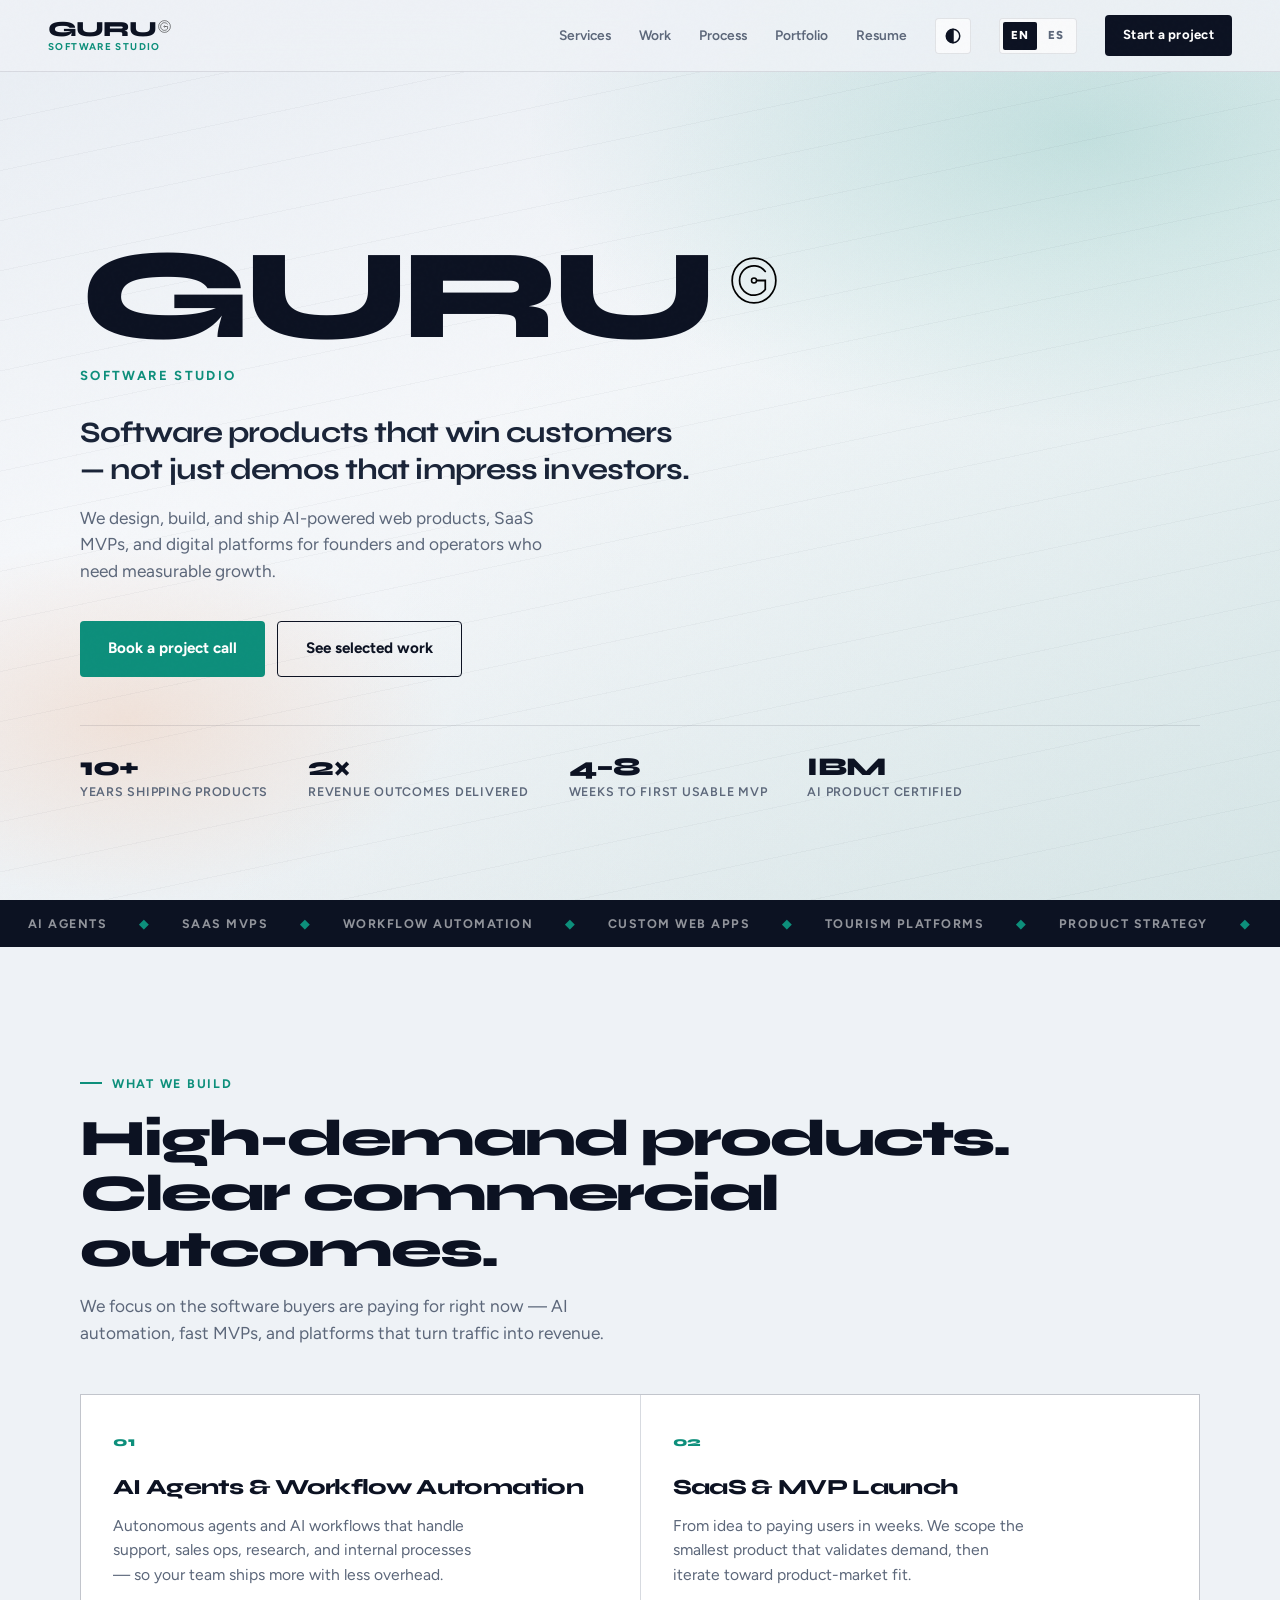
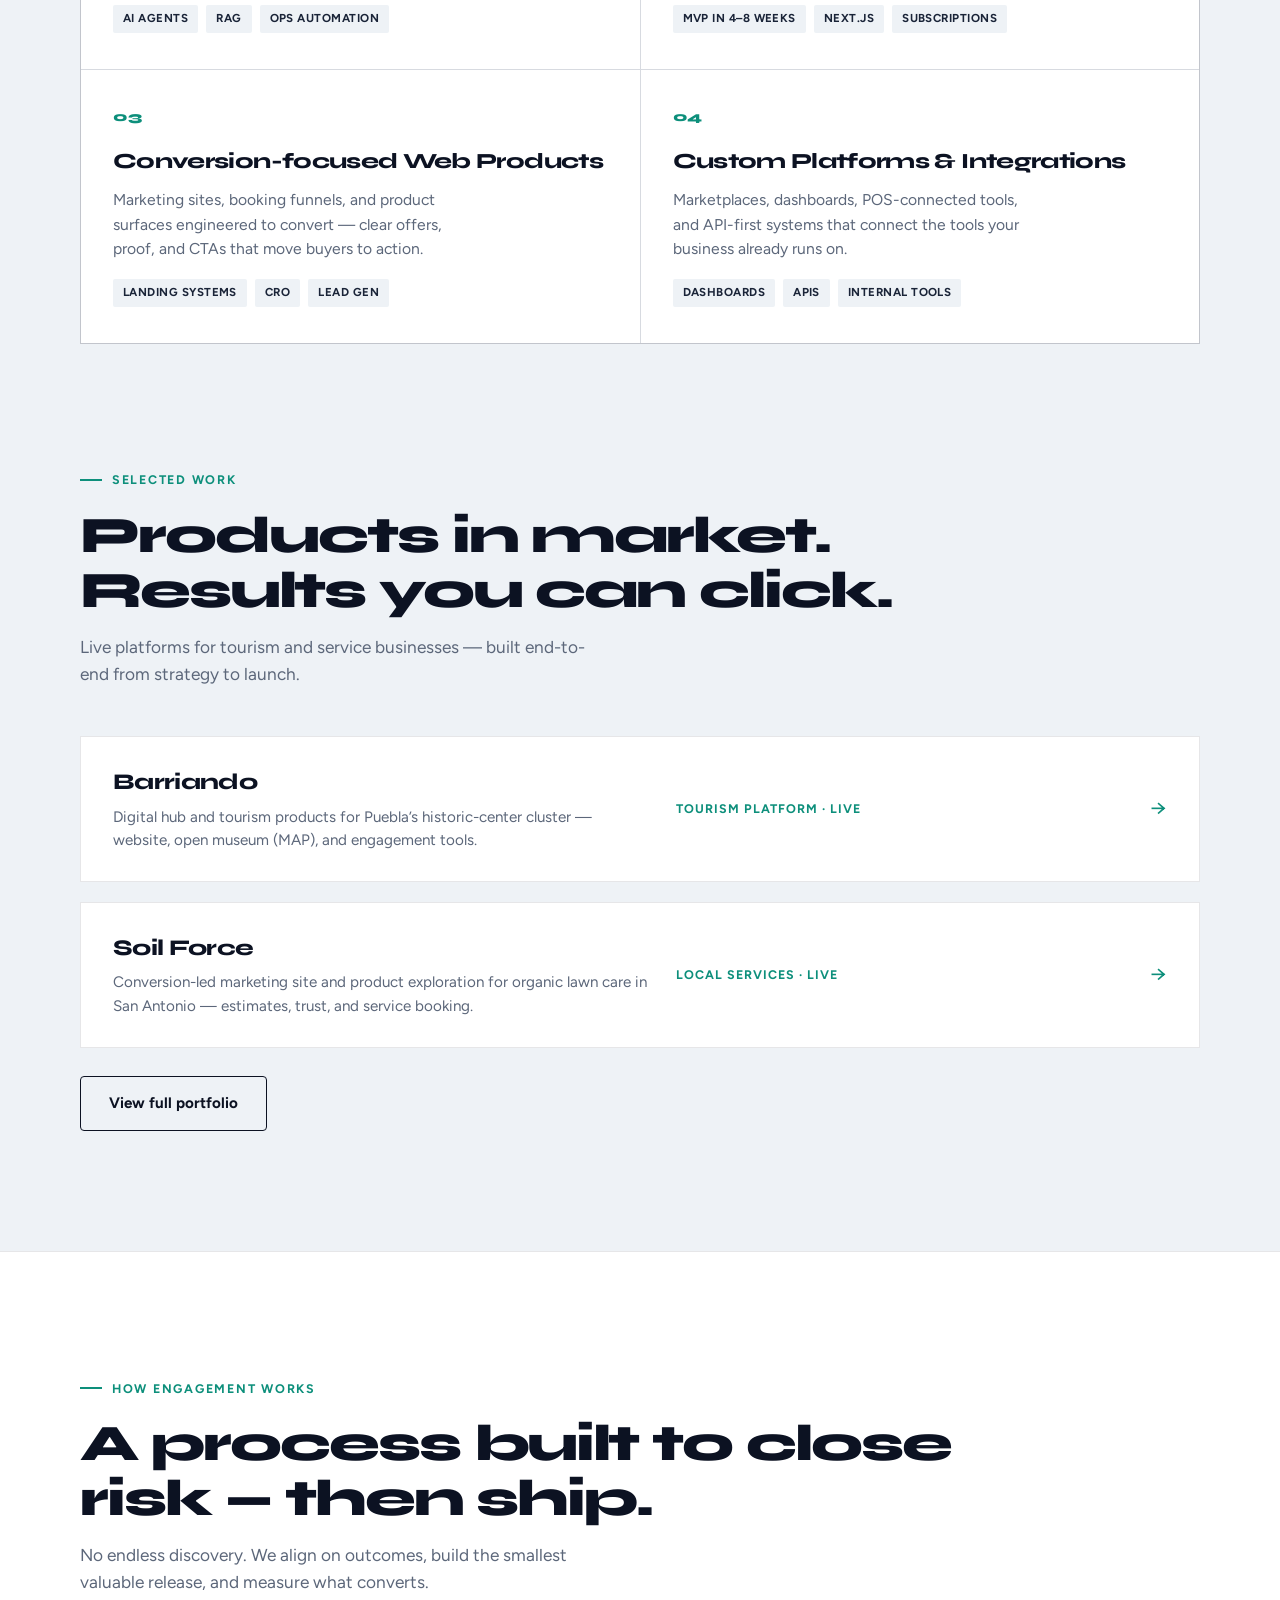
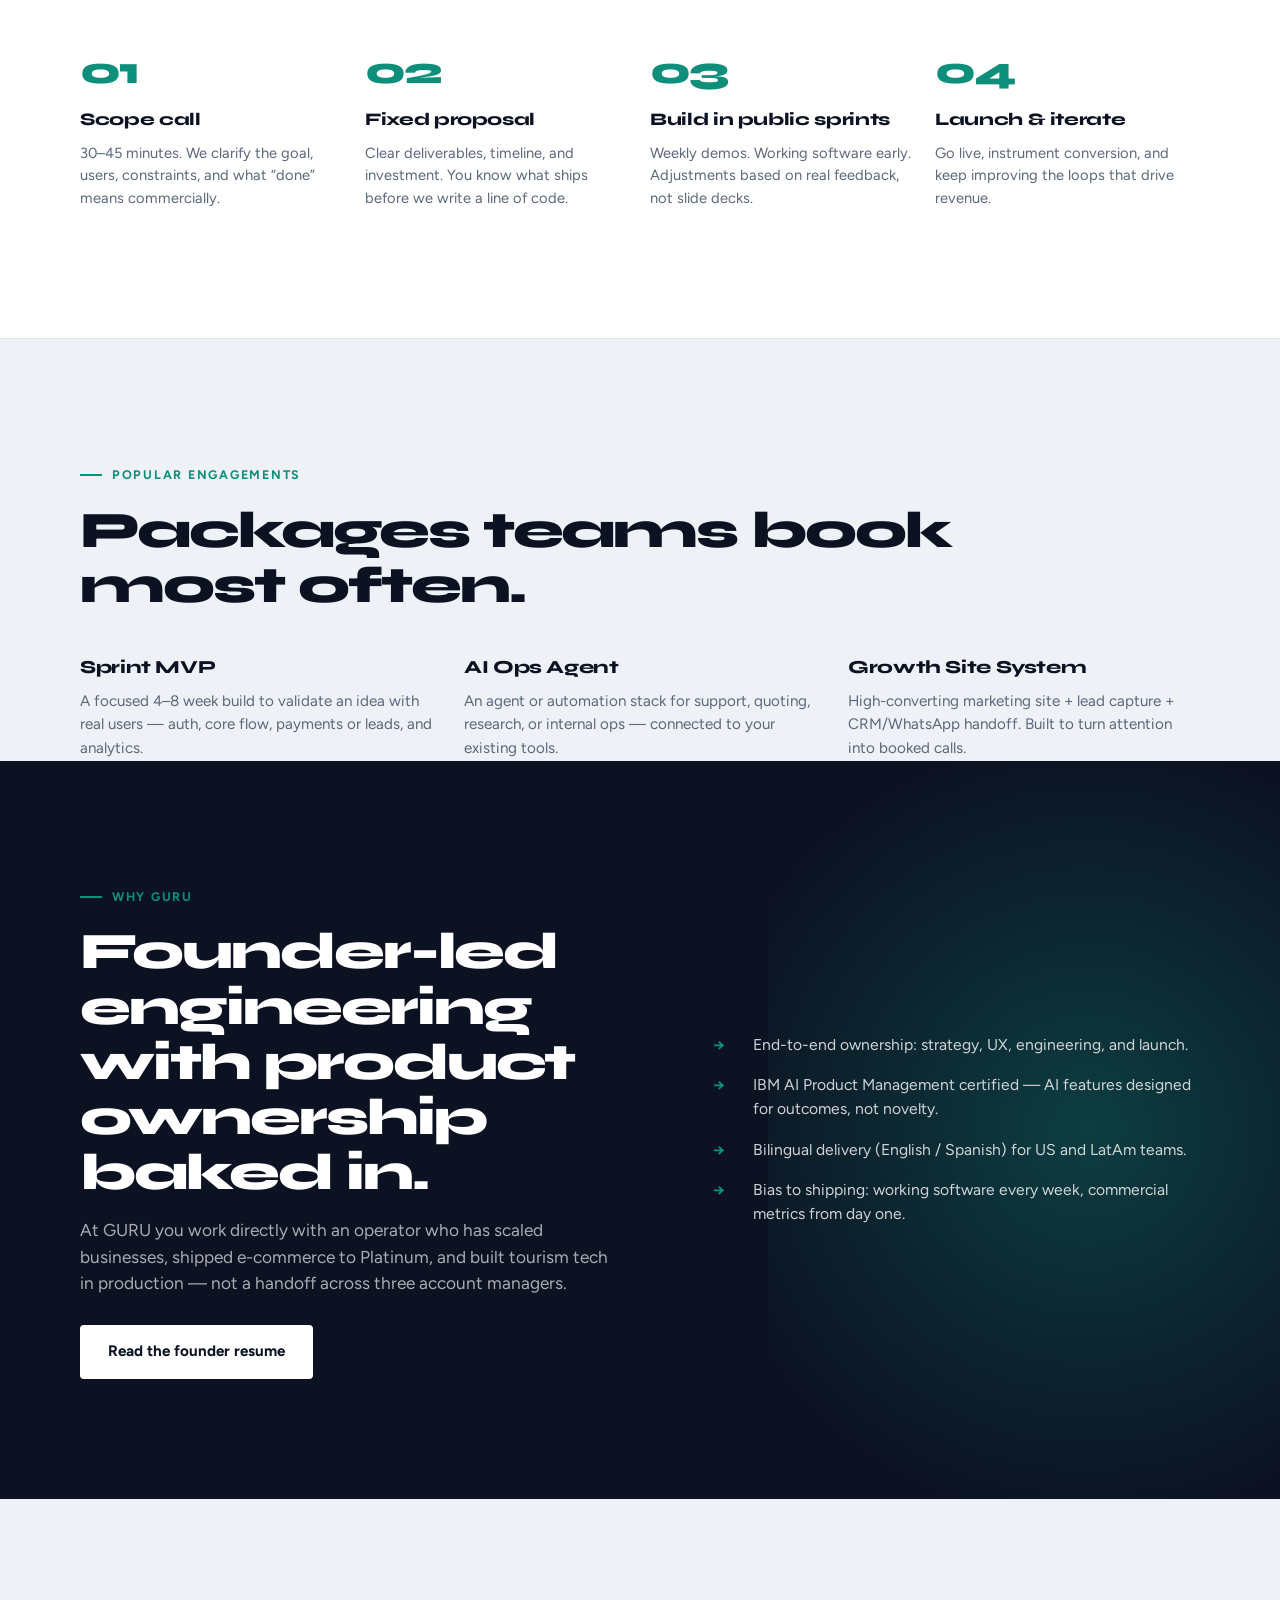
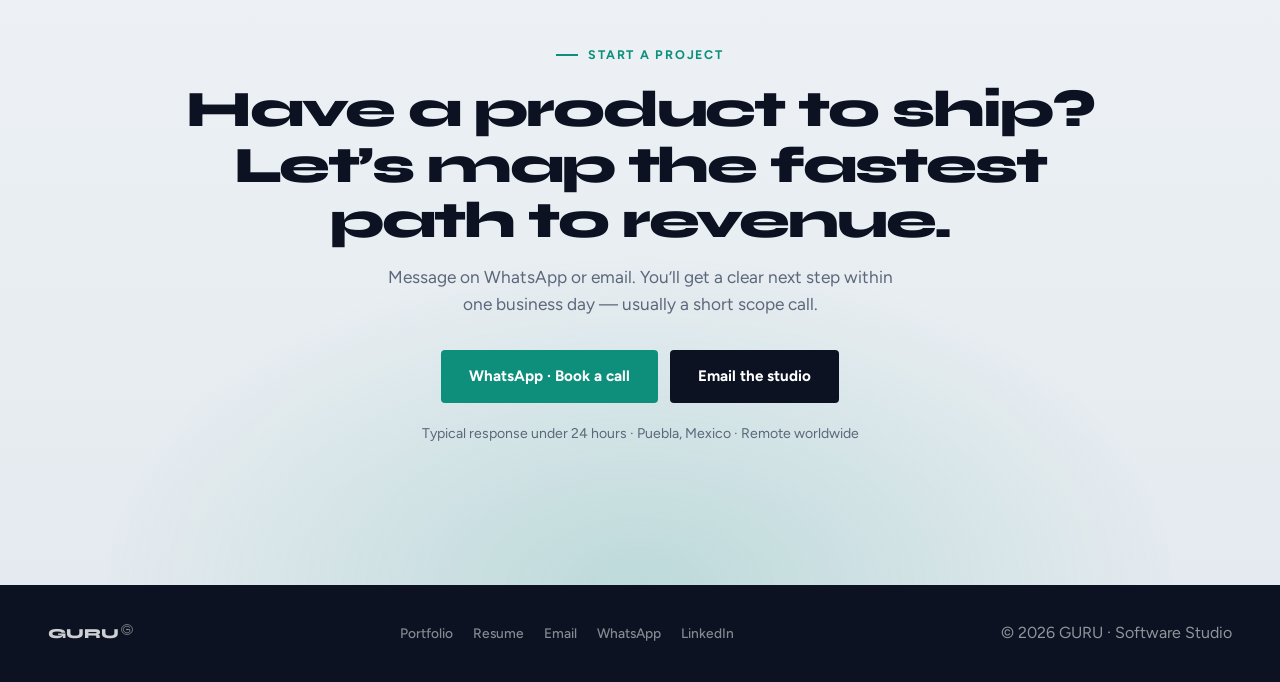
==== index.html @ ecb7790a "Add dark mode with system preference and user toggle Respect prefers-color-scheme by default, persis" ====
<!DOCTYPE html>
<html lang="en">
<head>
  <meta charset="UTF-8">
  <meta name="viewport" content="width=device-width, initial-scale=1.0">
  <title>GURU — Software Studio that ships and converts</title>
  <meta name="description" content="GURU builds AI products, MVPs, and custom software for founders and operators who need results fast. Book a project call today.">
  <meta property="og:title" content="GURU — Software Studio that ships and converts">
  <meta property="og:description" content="AI agents, SaaS MVPs, and custom digital products — designed to win customers and grow revenue.">
  <meta property="og:url" content="https://guilebaldo.com">
  <link rel="canonical" href="https://guilebaldo.com/">
  <link rel="alternate" hreflang="en" href="https://guilebaldo.com/">
  <link rel="alternate" hreflang="es-MX" href="https://guilebaldo.com/es/">
  <link rel="alternate" hreflang="x-default" href="https://guilebaldo.com/">
  <link rel="preconnect" href="https://fonts.googleapis.com">
  <link rel="preconnect" href="https://fonts.gstatic.com" crossorigin>
  <link href="https://fonts.googleapis.com/css2?family=Figtree:wght@400;500;600;700&family=Syne:wght@700;800&display=swap" rel="stylesheet">
    <link rel="icon" href="/favicon.ico" sizes="any">
  <link rel="icon" href="/favicon.svg" type="image/svg+xml">
  <link rel="apple-touch-icon" href="/assets/apple-touch-icon.png">
  <link rel="stylesheet" href="/site.css">
  <script>
    (function () {
      try {
        var key = "guru-theme";
        var stored = localStorage.getItem(key);
        var pref = stored === "light" || stored === "dark" || stored === "system" ? stored : "system";
        var dark = pref === "dark" || (pref !== "light" && window.matchMedia("(prefers-color-scheme: dark)").matches);
        document.documentElement.setAttribute("data-theme", dark ? "dark" : "light");
        document.documentElement.setAttribute("data-theme-pref", pref);
      } catch (e) {}
    })();
  </script>

</head>
<body>

  <header class="site-nav">
    <a class="nav-brand" href="/"><span class="brand-lockup"><span class="brand-name">GURU</span><img class="brand-mark" src="/assets/guru-mark.svg" alt="" width="18" height="18"></span><span class="brand-sub">Software Studio</span></a>
    <button class="nav-toggle" aria-label="Open menu" id="navToggle"><span></span></button>
    <nav class="nav-links" id="navLinks">
      <a href="#services">Services</a>
      <a href="#work">Work</a>
      <a href="#process">Process</a>
      <a href="/portafolio/">Portfolio</a>
      <a href="/resume/">Resume</a>
      <button class="theme-toggle" type="button" data-pref="system" aria-label="Theme: system (follows day/night). Click for light." title="Theme: system (follows day/night). Click for light.">
        <svg class="icon-system" viewBox="0 0 24 24" fill="none" stroke="currentColor" stroke-width="2" stroke-linecap="round" stroke-linejoin="round" aria-hidden="true"><circle cx="12" cy="12" r="9"/><path d="M12 3v18" /><path d="M12 3a9 9 0 0 0 0 18z" fill="currentColor" stroke="none"/></svg>
        <svg class="icon-light" viewBox="0 0 24 24" fill="none" stroke="currentColor" stroke-width="2" stroke-linecap="round" stroke-linejoin="round" aria-hidden="true"><circle cx="12" cy="12" r="4"/><path d="M12 2v2M12 20v2M4.9 4.9l1.4 1.4M17.7 17.7l1.4 1.4M2 12h2M20 12h2M4.9 19.1l1.4-1.4M17.7 6.3l1.4-1.4"/></svg>
        <svg class="icon-dark" viewBox="0 0 24 24" fill="none" stroke="currentColor" stroke-width="2" stroke-linecap="round" stroke-linejoin="round" aria-hidden="true"><path d="M21 14.5A8.5 8.5 0 1 1 9.5 3a7 7 0 0 0 11.5 11.5z"/></svg>
      </button>
      <div class="lang-switch" aria-label="Language">
        <a href="/" class="is-active" hreflang="en" lang="en">EN</a>
        <a href="/es/" hreflang="es" lang="es">ES</a>
      </div>
      <a class="nav-cta" href="#start">Start a project</a>
    </nav>
  </header>

  <main>
    <section class="hero">
      <div class="hero-visual" aria-hidden="true"></div>
      <div class="hero-inner">
        <h1 class="hero-brand"><span class="brand-lockup">GURU<img class="brand-mark" src="/assets/guru-mark.svg" alt="" width="48" height="48"></span></h1>
        <p class="hero-studio">Software Studio</p>
        <p class="hero-headline">Software products that win customers — not just demos that impress investors.</p>
        <p class="hero-sub">
          We design, build, and ship AI-powered web products, SaaS MVPs, and digital platforms for founders and operators who need measurable growth.
        </p>
        <div class="hero-actions">
          <a class="btn btn-primary" href="https://wa.me/522222554936?text=Hi%20GURU%20—%20I%20want%20to%20start%20a%20software%20project" target="_blank" rel="noopener">Book a project call</a>
          <a class="btn btn-ghost" href="/portafolio/">See selected work</a>
        </div>
        <div class="hero-proof">
          <div class="proof-item"><strong>10+</strong><span>Years shipping products</span></div>
          <div class="proof-item"><strong>2×</strong><span>Revenue outcomes delivered</span></div>
          <div class="proof-item"><strong>4–8</strong><span>Weeks to first usable MVP</span></div>
          <div class="proof-item"><strong>IBM</strong><span>AI Product certified</span></div>
        </div>
      </div>
    </section>

    <div class="marquee" aria-hidden="true">
      <div class="marquee-track">
        <span>AI Agents</span><span class="dot">◆</span>
        <span>SaaS MVPs</span><span class="dot">◆</span>
        <span>Workflow Automation</span><span class="dot">◆</span>
        <span>Custom Web Apps</span><span class="dot">◆</span>
        <span>Tourism Platforms</span><span class="dot">◆</span>
        <span>Product Strategy</span><span class="dot">◆</span>
        <span>Conversion-first UX</span><span class="dot">◆</span>
        <span>API Integrations</span><span class="dot">◆</span>
        <span>AI Agents</span><span class="dot">◆</span>
        <span>SaaS MVPs</span><span class="dot">◆</span>
        <span>Workflow Automation</span><span class="dot">◆</span>
        <span>Custom Web Apps</span><span class="dot">◆</span>
        <span>Tourism Platforms</span><span class="dot">◆</span>
        <span>Product Strategy</span><span class="dot">◆</span>
        <span>Conversion-first UX</span><span class="dot">◆</span>
        <span>API Integrations</span><span class="dot">◆</span>
      </div>
    </div>

    <section class="section" id="services">
      <div class="wrap">
        <div class="eyebrow reveal">What we build</div>
        <h2 class="section-title reveal">High-demand products. Clear commercial outcomes.</h2>
        <p class="section-lead reveal">We focus on the software buyers are paying for right now — AI automation, fast MVPs, and platforms that turn traffic into revenue.</p>

        <div class="services-grid reveal">
          <article class="service">
            <div class="service-num">01</div>
            <h3>AI Agents &amp; Workflow Automation</h3>
            <p>Autonomous agents and AI workflows that handle support, sales ops, research, and internal processes — so your team ships more with less overhead.</p>
            <div class="service-tags">
              <span>AI agents</span>
              <span>RAG</span>
              <span>Ops automation</span>
            </div>
          </article>
          <article class="service">
            <div class="service-num">02</div>
            <h3>SaaS &amp; MVP Launch</h3>
            <p>From idea to paying users in weeks. We scope the smallest product that validates demand, then iterate toward product-market fit.</p>
            <div class="service-tags">
              <span>MVP in 4–8 weeks</span>
              <span>Next.js</span>
              <span>Subscriptions</span>
            </div>
          </article>
          <article class="service">
            <div class="service-num">03</div>
            <h3>Conversion-focused Web Products</h3>
            <p>Marketing sites, booking funnels, and product surfaces engineered to convert — clear offers, proof, and CTAs that move buyers to action.</p>
            <div class="service-tags">
              <span>Landing systems</span>
              <span>CRO</span>
              <span>Lead gen</span>
            </div>
          </article>
          <article class="service">
            <div class="service-num">04</div>
            <h3>Custom Platforms &amp; Integrations</h3>
            <p>Marketplaces, dashboards, POS-connected tools, and API-first systems that connect the tools your business already runs on.</p>
            <div class="service-tags">
              <span>Dashboards</span>
              <span>APIs</span>
              <span>Internal tools</span>
            </div>
          </article>
        </div>
      </div>
    </section>

    <section class="section" id="work" style="padding-top:0">
      <div class="wrap">
        <div class="eyebrow reveal">Selected work</div>
        <h2 class="section-title reveal">Products in market. Results you can click.</h2>
        <p class="section-lead reveal">Live platforms for tourism and service businesses — built end-to-end from strategy to launch.</p>

        <div class="work-list">
          <a class="work-row reveal" href="/portafolio/#barriando">
            <div>
              <h3>Barriando</h3>
              <p>Digital hub and tourism products for Puebla’s historic-center cluster — website, open museum (MAP), and engagement tools.</p>
            </div>
            <div class="work-meta">Tourism platform · Live</div>
            <div class="work-arrow" aria-hidden="true">→</div>
          </a>
          <a class="work-row reveal" href="/portafolio/#soil-force">
            <div>
              <h3>Soil Force</h3>
              <p>Conversion-led marketing site and product exploration for organic lawn care in San Antonio — estimates, trust, and service booking.</p>
            </div>
            <div class="work-meta">Local services · Live</div>
            <div class="work-arrow" aria-hidden="true">→</div>
          </a>
        </div>

        <p style="margin-top:28px" class="reveal">
          <a class="btn btn-ghost" href="/portafolio/">View full portfolio</a>
        </p>
      </div>
    </section>

    <section class="section offer" id="process">
      <div class="wrap">
        <div class="eyebrow reveal">How engagement works</div>
        <h2 class="section-title reveal">A process built to close risk — then ship.</h2>
        <p class="section-lead reveal">No endless discovery. We align on outcomes, build the smallest valuable release, and measure what converts.</p>

        <div class="process-grid">
          <div class="process-step reveal">
            <div class="n">01</div>
            <h3>Scope call</h3>
            <p>30–45 minutes. We clarify the goal, users, constraints, and what “done” means commercially.</p>
          </div>
          <div class="process-step reveal">
            <div class="n">02</div>
            <h3>Fixed proposal</h3>
            <p>Clear deliverables, timeline, and investment. You know what ships before we write a line of code.</p>
          </div>
          <div class="process-step reveal">
            <div class="n">03</div>
            <h3>Build in public sprints</h3>
            <p>Weekly demos. Working software early. Adjustments based on real feedback, not slide decks.</p>
          </div>
          <div class="process-step reveal">
            <div class="n">04</div>
            <h3>Launch &amp; iterate</h3>
            <p>Go live, instrument conversion, and keep improving the loops that drive revenue.</p>
          </div>
        </div>
      </div>
    </section>

    <section class="section" style="padding-bottom:0">
      <div class="wrap">
        <div class="eyebrow reveal">Popular engagements</div>
        <h2 class="section-title reveal">Packages teams book most often.</h2>
        <div class="offer-grid">
          <div class="offer-item reveal">
            <h3>Sprint MVP</h3>
            <p>A focused 4–8 week build to validate an idea with real users — auth, core flow, payments or leads, and analytics.</p>
          </div>
          <div class="offer-item reveal">
            <h3>AI Ops Agent</h3>
            <p>An agent or automation stack for support, quoting, research, or internal ops — connected to your existing tools.</p>
          </div>
          <div class="offer-item reveal">
            <h3>Growth Site System</h3>
            <p>High-converting marketing site + lead capture + CRM/WhatsApp handoff. Built to turn attention into booked calls.</p>
          </div>
        </div>
      </div>
    </section>

    <section class="section cred">
      <div class="wrap cred-inner">
        <div class="reveal">
          <div class="eyebrow">Why GURU</div>
          <h2 class="section-title">Founder-led engineering with product ownership baked in.</h2>
          <p class="section-lead">At GURU you work directly with an operator who has scaled businesses, shipped e-commerce to Platinum, and built tourism tech in production — not a handoff across three account managers.</p>
          <p style="margin-top:28px">
            <a class="btn btn-light" href="/resume/">Read the founder resume</a>
          </p>
        </div>
        <ul class="cred-points reveal">
          <li>End-to-end ownership: strategy, UX, engineering, and launch.</li>
          <li>IBM AI Product Management certified — AI features designed for outcomes, not novelty.</li>
          <li>Bilingual delivery (English / Spanish) for US and LatAm teams.</li>
          <li>Bias to shipping: working software every week, commercial metrics from day one.</li>
        </ul>
      </div>
    </section>

    <section class="cta-band" id="start">
      <div class="wrap reveal">
        <div class="eyebrow" style="justify-content:center">Start a project</div>
        <h2 class="section-title">Have a product to ship? Let’s map the fastest path to revenue.</h2>
        <p class="section-lead">Message on WhatsApp or email. You’ll get a clear next step within one business day — usually a short scope call.</p>
        <div class="cta-actions">
          <a class="btn btn-primary" href="https://wa.me/522222554936?text=Hi%20GURU%20—%20I%20want%20to%20start%20a%20software%20project" target="_blank" rel="noopener">WhatsApp · Book a call</a>
          <a class="btn btn-dark" href="mailto:guilebaldoruiz@gmail.com?subject=Project%20inquiry%20—%20GURU">Email the studio</a>
        </div>
        <p class="cta-note">Typical response under 24 hours · Puebla, Mexico · Remote worldwide</p>
      </div>
    </section>
  </main>

  <footer class="site-footer">
    <a class="brand" href="/">GURU<img class="brand-mark" src="/assets/guru-mark.svg" alt="" width="16" height="16"></a>
    <nav>
      <a href="/portafolio/">Portfolio</a>
      <a href="/resume/">Resume</a>
      <a href="mailto:guilebaldoruiz@gmail.com">Email</a>
      <a href="https://wa.me/522222554936" target="_blank" rel="noopener">WhatsApp</a>
      <a href="https://www.linkedin.com/in/guilebaldoruiz/" target="_blank" rel="noopener">LinkedIn</a>
    </nav>
    <span>© <span id="y"></span> GURU · Software Studio</span>
  </footer>

  <script src="/site.js"></script>
</body>
</html>
---- site.css ----
:root {
  --ink: #0c1222;
  --deep: #0c1222;
  --slate: #1a2438;
  --muted: #5c677a;
  --line: rgba(12, 18, 34, 0.1);
  --surface: #eef2f6;
  --panel: #ffffff;
  --panel-hover: #f8fafb;
  --white: #ffffff;
  --accent: #0d8f7b;
  --accent-dark: #0a6f60;
  --signal: #e85d04;
  --glow: rgba(13, 143, 123, 0.18);
  --nav-bg: rgba(238, 242, 246, 0.88);
  --lang-bg: rgba(255, 255, 255, 0.7);
  --shadow: rgba(12, 18, 34, 0.06);
  --hero-base: linear-gradient(165deg, #e8edf3 0%, #f5f7fa 45%, #e6ecef 100%);
  --cta-base: linear-gradient(180deg, var(--surface), #e4eaef);
  --page-hero-base: linear-gradient(180deg, #e8edf3, var(--surface));
  --resume-hero-base: linear-gradient(165deg, #e8edf3 0%, #f5f7fa 50%, #e6ecef 100%);
  --noise-opacity: 0.35;
  --font-display: "Syne", sans-serif;
  --font-body: "Figtree", sans-serif;
  --radius: 4px;
  --max: 1120px;
  color-scheme: light;
}

html[data-theme="dark"] {
  --ink: #e8eef8;
  --deep: #070b12;
  --slate: #c5cede;
  --muted: #939cb0;
  --line: rgba(232, 238, 248, 0.12);
  --surface: #0a0f18;
  --panel: #121a28;
  --panel-hover: #182234;
  --accent: #2ec4ae;
  --accent-dark: #25a894;
  --glow: rgba(46, 196, 174, 0.22);
  --nav-bg: rgba(10, 15, 24, 0.9);
  --lang-bg: rgba(255, 255, 255, 0.06);
  --shadow: rgba(0, 0, 0, 0.35);
  --hero-base: linear-gradient(165deg, #0a101c 0%, #0f1624 45%, #0c1420 100%);
  --cta-base: linear-gradient(180deg, var(--surface), #0d1420);
  --page-hero-base: linear-gradient(180deg, #0c1420, var(--surface));
  --resume-hero-base: linear-gradient(165deg, #0a101c 0%, #0f1624 50%, #0c1420 100%);
  --noise-opacity: 0.22;
  color-scheme: dark;
}

*, *::before, *::after { margin: 0; padding: 0; box-sizing: border-box; }

html { scroll-behavior: smooth; }

body {
  font-family: var(--font-body);
  color: var(--ink);
  background: var(--surface);
  overflow-x: hidden;
  line-height: 1.55;
}

img { max-width: 100%; display: block; }
a { color: inherit; }
ul { list-style: none; }

/* Noise */
body::before {
  content: "";
  position: fixed;
  inset: 0;
  pointer-events: none;
  z-index: 9998;
  opacity: var(--noise-opacity);
  background-image: url("data:image/svg+xml,%3Csvg viewBox='0 0 256 256' xmlns='http://www.w3.org/2000/svg'%3E%3Cfilter id='n'%3E%3CfeTurbulence type='fractalNoise' baseFrequency='0.9' numOctaves='4' stitchTiles='stitch'/%3E%3C/filter%3E%3Crect width='100%25' height='100%25' filter='url(%23n)' opacity='0.04'/%3E%3C/svg%3E");
}

/* Nav */
.site-nav {
  position: fixed;
  top: 0; left: 0; right: 0;
  z-index: 1000;
  height: 72px;
  display: flex;
  align-items: center;
  justify-content: space-between;
  padding: 0 clamp(20px, 4vw, 48px);
  background: var(--nav-bg);
  backdrop-filter: blur(16px);
  border-bottom: 1px solid var(--line);
}

.nav-brand {
  display: inline-flex;
  flex-direction: column;
  align-items: flex-start;
  gap: 1px;
  text-decoration: none;
  color: var(--ink);
  line-height: 1;
}

.brand-lockup {
  display: inline-flex;
  align-items: flex-start;
  gap: 0.12em;
}

.nav-brand .brand-name,
.brand-name {
  font-family: var(--font-display);
  font-weight: 800;
  font-size: 1.35rem;
  letter-spacing: -0.04em;
}

.brand-mark {
  width: 0.78em;
  height: 0.78em;
  margin-top: 0.06em;
  flex-shrink: 0;
  display: inline-block;
  vertical-align: top;
  object-fit: contain;
}

.hero-brand .brand-lockup {
  align-items: flex-start;
}

.hero-brand .brand-mark {
  width: 0.38em;
  height: 0.38em;
  margin-top: 0.14em;
  margin-left: 0.04em;
}

.site-footer .brand {
  display: inline-flex;
  align-items: flex-start;
  gap: 0.14em;
  font-family: var(--font-display);
  font-weight: 800;
  color: rgba(255, 255, 255, 0.8);
  text-decoration: none;
}

.site-footer .brand .brand-mark {
  width: 0.85em;
  height: 0.85em;
  margin-top: 0.05em;
  filter: invert(1);
}

.nav-brand .brand-sub {
  font-family: var(--font-body);
  font-size: 0.62rem;
  font-weight: 700;
  letter-spacing: 0.14em;
  text-transform: uppercase;
  color: var(--accent);
}

.nav-links {
  display: flex;
  align-items: center;
  gap: 28px;
}

.nav-links a {
  text-decoration: none;
  font-size: 0.86rem;
  font-weight: 600;
  color: var(--muted);
  transition: color 0.2s;
}

.nav-links a:hover,
.nav-links a.is-active { color: var(--ink); }

.nav-cta {
  display: inline-flex;
  align-items: center;
  padding: 10px 18px;
  background: var(--deep);
  color: var(--white) !important;
  border-radius: var(--radius);
  font-size: 0.82rem !important;
  font-weight: 700 !important;
  letter-spacing: 0.02em;
  transition: background 0.2s, transform 0.2s;
}

html[data-theme="dark"] .nav-cta {
  background: var(--accent);
  color: var(--deep) !important;
}

html[data-theme="dark"] .nav-cta:hover {
  background: var(--accent-dark);
}

.nav-cta:hover {
  background: var(--accent);
  transform: translateY(-1px);
}

.lang-switch {
  display: inline-flex;
  align-items: center;
  gap: 2px;
  padding: 3px;
  border: 1px solid var(--line);
  border-radius: var(--radius);
  background: var(--lang-bg);
}

.theme-toggle {
  display: inline-flex;
  align-items: center;
  justify-content: center;
  width: 36px;
  height: 36px;
  padding: 0;
  border: 1px solid var(--line);
  border-radius: var(--radius);
  background: var(--lang-bg);
  color: var(--ink);
  cursor: pointer;
  transition: background 0.2s, border-color 0.2s, color 0.2s, transform 0.2s;
}

.theme-toggle:hover {
  border-color: var(--accent);
  color: var(--accent);
  transform: translateY(-1px);
}

.theme-toggle:focus-visible {
  outline: 2px solid var(--accent);
  outline-offset: 2px;
}

.theme-toggle svg {
  width: 18px;
  height: 18px;
  display: none;
}

html[data-theme-pref="system"] .theme-toggle .icon-system,
html[data-theme-pref="light"] .theme-toggle .icon-light,
html[data-theme-pref="dark"] .theme-toggle .icon-dark,
html:not([data-theme-pref]) .theme-toggle .icon-system {
  display: block;
}

.lang-switch a {
  display: inline-flex;
  align-items: center;
  justify-content: center;
  min-width: 34px;
  height: 28px;
  padding: 0 8px;
  border-radius: 2px;
  font-size: 0.72rem !important;
  font-weight: 800 !important;
  letter-spacing: 0.06em;
  text-decoration: none;
  color: var(--muted) !important;
}

.lang-switch a.is-active {
  background: var(--deep);
  color: var(--white) !important;
}

html[data-theme="dark"] .lang-switch a.is-active {
  background: var(--accent);
  color: var(--deep) !important;
}

.lang-switch a:not(.is-active):hover {
  color: var(--ink) !important;
}

.nav-toggle {
  display: none;
  background: none;
  border: 0;
  cursor: pointer;
  width: 40px;
  height: 40px;
  position: relative;
}

.nav-toggle span,
.nav-toggle span::before,
.nav-toggle span::after {
  display: block;
  width: 20px;
  height: 2px;
  background: var(--ink);
  position: absolute;
  left: 10px;
  transition: 0.2s;
}

.nav-toggle span { top: 19px; }
.nav-toggle span::before { content: ""; top: -6px; }
.nav-toggle span::after { content: ""; top: 6px; }

/* Buttons */
.btn {
  display: inline-flex;
  align-items: center;
  justify-content: center;
  gap: 8px;
  padding: 15px 28px;
  border-radius: var(--radius);
  font-family: var(--font-body);
  font-size: 0.95rem;
  font-weight: 700;
  text-decoration: none;
  border: 0;
  cursor: pointer;
  transition: transform 0.2s, background 0.2s, color 0.2s, border-color 0.2s;
}

.btn:hover { transform: translateY(-2px); }

.btn-primary {
  background: var(--accent);
  color: var(--white);
}

.btn-primary:hover { background: var(--accent-dark); }

.btn-dark {
  background: var(--deep);
  color: var(--white);
}

.btn-dark:hover { background: var(--slate); }

html[data-theme="dark"] .btn-dark {
  background: var(--panel);
  color: var(--ink);
  border: 1.5px solid var(--line);
}

html[data-theme="dark"] .btn-dark:hover {
  background: var(--panel-hover);
}

.btn-ghost {
  background: transparent;
  color: var(--ink);
  border: 1.5px solid var(--ink);
}

.btn-ghost:hover {
  background: var(--deep);
  color: var(--white);
}

html[data-theme="dark"] .btn-ghost:hover {
  background: var(--ink);
  color: var(--deep);
}

.btn-light {
  background: var(--white);
  color: var(--deep);
}

.btn-light:hover { background: #e8edf3; }

/* Layout helpers */
.wrap {
  width: min(100% - 40px, var(--max));
  margin-inline: auto;
}

.section {
  padding: clamp(72px, 10vw, 120px) 0;
}

.eyebrow {
  display: inline-flex;
  align-items: center;
  gap: 10px;
  font-size: 0.78rem;
  font-weight: 700;
  letter-spacing: 0.14em;
  text-transform: uppercase;
  color: var(--accent);
  margin-bottom: 18px;
}

.eyebrow::before {
  content: "";
  width: 22px;
  height: 2px;
  background: var(--accent);
}

.section-title {
  font-family: var(--font-display);
  font-weight: 800;
  font-size: clamp(2rem, 4.2vw, 3.2rem);
  letter-spacing: -0.04em;
  line-height: 1.08;
  color: var(--ink);
  max-width: 18ch;
  margin-bottom: 16px;
}

.section-lead {
  font-size: 1.08rem;
  color: var(--muted);
  max-width: 48ch;
  font-weight: 400;
}

/* Hero */
.hero {
  min-height: 100vh;
  min-height: 100dvh;
  padding: 120px 0 72px;
  position: relative;
  display: flex;
  align-items: flex-end;
  overflow: hidden;
  background:
    radial-gradient(ellipse 80% 60% at 85% 15%, var(--glow), transparent 55%),
    radial-gradient(ellipse 50% 40% at 10% 80%, rgba(232, 93, 4, 0.12), transparent 50%),
    var(--hero-base);
}

.hero-visual {
  position: absolute;
  inset: 0;
  background:
    linear-gradient(120deg, transparent 40%, rgba(13, 143, 123, 0.08) 100%),
    repeating-linear-gradient(
      -12deg,
      transparent,
      transparent 48px,
      rgba(12, 18, 34, 0.03) 48px,
      rgba(12, 18, 34, 0.03) 49px
    );
  pointer-events: none;
}

.hero-inner {
  position: relative;
  z-index: 1;
  width: min(100% - 40px, var(--max));
  margin-inline: auto;
  padding-bottom: 24px;
}

.hero-brand {
  font-family: var(--font-display);
  font-weight: 800;
  font-size: clamp(3.8rem, 11vw, 8rem);
  letter-spacing: -0.06em;
  line-height: 0.9;
  color: var(--ink);
  margin-bottom: 10px;
}

.hero-studio {
  display: inline-block;
  font-size: 0.82rem;
  font-weight: 700;
  letter-spacing: 0.18em;
  text-transform: uppercase;
  color: var(--accent);
  margin-bottom: 28px;
}

.hero-brand em {
  font-style: normal;
  color: var(--accent);
}

.hero-headline {
  font-family: var(--font-display);
  font-weight: 700;
  font-size: clamp(1.35rem, 2.6vw, 1.85rem);
  letter-spacing: -0.03em;
  line-height: 1.25;
  max-width: 28ch;
  margin-bottom: 16px;
  color: var(--slate);
}

.hero-sub {
  font-size: 1.08rem;
  color: var(--muted);
  max-width: 42ch;
  margin-bottom: 36px;
}

.hero-actions {
  display: flex;
  flex-wrap: wrap;
  gap: 12px;
  margin-bottom: 48px;
}

.hero-proof {
  display: flex;
  flex-wrap: wrap;
  gap: 28px 40px;
  padding-top: 28px;
  border-top: 1px solid var(--line);
}

.proof-item strong {
  display: block;
  font-family: var(--font-display);
  font-size: 1.6rem;
  font-weight: 800;
  letter-spacing: -0.03em;
  color: var(--ink);
  line-height: 1;
}

.proof-item span {
  font-size: 0.78rem;
  font-weight: 600;
  letter-spacing: 0.06em;
  text-transform: uppercase;
  color: var(--muted);
}

/* Marquee */
.marquee {
  background: var(--deep);
  overflow: hidden;
  padding: 14px 0;
}

.marquee-track {
  display: flex;
  width: max-content;
  animation: marquee 28s linear infinite;
  gap: 0;
}

.marquee-track span {
  color: rgba(255, 255, 255, 0.55);
  font-size: 0.78rem;
  font-weight: 700;
  letter-spacing: 0.12em;
  text-transform: uppercase;
  padding: 0 28px;
  white-space: nowrap;
}

.marquee-track .dot { color: var(--accent); padding: 0 4px; }

@keyframes marquee {
  from { transform: translateX(0); }
  to { transform: translateX(-50%); }
}

/* Services */
.services-grid {
  display: grid;
  grid-template-columns: repeat(2, 1fr);
  gap: 1px;
  background: var(--line);
  border: 1px solid var(--line);
  margin-top: 48px;
}

.service {
  background: var(--panel);
  padding: 36px 32px;
  transition: background 0.25s;
}

.service:hover { background: var(--panel-hover); }

.service-num {
  font-family: var(--font-display);
  font-weight: 800;
  font-size: 0.85rem;
  color: var(--accent);
  margin-bottom: 18px;
  letter-spacing: 0.06em;
}

.service h3 {
  font-family: var(--font-display);
  font-size: 1.35rem;
  font-weight: 750;
  letter-spacing: -0.03em;
  margin-bottom: 10px;
}

.service p {
  color: var(--muted);
  font-size: 0.98rem;
  max-width: 36ch;
}

.service-tags {
  display: flex;
  flex-wrap: wrap;
  gap: 8px;
  margin-top: 18px;
}

.service-tags span {
  font-size: 0.72rem;
  font-weight: 700;
  letter-spacing: 0.04em;
  text-transform: uppercase;
  color: var(--slate);
  background: var(--surface);
  padding: 5px 10px;
  border-radius: 2px;
}

html[data-theme="dark"] .service-tags span {
  background: rgba(255, 255, 255, 0.05);
}

/* Work preview */
.work-list {
  display: grid;
  gap: 20px;
  margin-top: 48px;
}

.work-row {
  display: grid;
  grid-template-columns: 1.2fr 1fr auto;
  gap: 24px;
  align-items: center;
  padding: 28px 32px;
  background: var(--panel);
  border: 1px solid var(--line);
  text-decoration: none;
  transition: border-color 0.2s, transform 0.2s, box-shadow 0.2s;
}

.work-row:hover {
  border-color: var(--accent);
  transform: translateY(-2px);
  box-shadow: 0 16px 40px var(--shadow);
}

.work-row h3 {
  font-family: var(--font-display);
  font-size: 1.4rem;
  font-weight: 750;
  letter-spacing: -0.03em;
  margin-bottom: 6px;
}

.work-row p { color: var(--muted); font-size: 0.95rem; }

.work-meta {
  font-size: 0.78rem;
  font-weight: 700;
  letter-spacing: 0.08em;
  text-transform: uppercase;
  color: var(--accent);
}

.work-arrow {
  font-size: 1.4rem;
  color: var(--accent);
  transition: transform 0.2s;
}

.work-row:hover .work-arrow { transform: translateX(4px); }

/* Process */
.process-grid {
  display: grid;
  grid-template-columns: repeat(4, 1fr);
  gap: 20px;
  margin-top: 48px;
}

.process-step {
  padding: 8px 0;
}

.process-step .n {
  font-family: var(--font-display);
  font-weight: 800;
  font-size: 2.4rem;
  letter-spacing: -0.04em;
  color: var(--accent);
  line-height: 1;
  margin-bottom: 16px;
}

.process-step h3 {
  font-family: var(--font-display);
  font-size: 1.1rem;
  font-weight: 750;
  letter-spacing: -0.02em;
  margin-bottom: 8px;
}

.process-step p {
  color: var(--muted);
  font-size: 0.92rem;
}

/* Credibility */
.cred {
  background: var(--deep);
  color: var(--white);
  position: relative;
  overflow: hidden;
}

.cred::after {
  content: "";
  position: absolute;
  right: -10%;
  top: -20%;
  width: 50%;
  height: 140%;
  background: radial-gradient(circle, rgba(13, 143, 123, 0.35), transparent 65%);
  pointer-events: none;
}

.cred-inner {
  position: relative;
  z-index: 1;
  display: grid;
  grid-template-columns: 1.2fr 1fr;
  gap: 48px;
  align-items: center;
}

.cred .section-title { color: var(--white); max-width: 16ch; }

.cred .section-lead { color: rgba(255, 255, 255, 0.65); }

.cred-points {
  display: grid;
  gap: 16px;
}

.cred-points li {
  display: grid;
  grid-template-columns: 28px 1fr;
  gap: 12px;
  align-items: start;
  color: rgba(255, 255, 255, 0.8);
  font-size: 0.98rem;
}

.cred-points li::before {
  content: "→";
  color: var(--accent);
  font-weight: 700;
}

/* Offer strip */
.offer {
  background: var(--panel);
  border-top: 1px solid var(--line);
  border-bottom: 1px solid var(--line);
}

.offer-grid {
  display: grid;
  grid-template-columns: repeat(3, 1fr);
  gap: 32px;
  margin-top: 40px;
}

.offer-item h3 {
  font-family: var(--font-display);
  font-size: 1.15rem;
  font-weight: 750;
  letter-spacing: -0.02em;
  margin-bottom: 8px;
}

.offer-item p { color: var(--muted); font-size: 0.95rem; }

/* CTA band */
.cta-band {
  padding: clamp(80px, 12vw, 140px) 0;
  background:
    radial-gradient(ellipse 70% 80% at 50% 100%, var(--glow), transparent 60%),
    var(--cta-base);
  text-align: center;
}

.cta-band .section-title {
  max-width: 18ch;
  margin-inline: auto;
}

.cta-band .section-lead {
  margin-inline: auto;
  margin-bottom: 32px;
}

.cta-actions {
  display: flex;
  flex-wrap: wrap;
  justify-content: center;
  gap: 12px;
  margin-bottom: 20px;
}

.cta-note {
  font-size: 0.88rem;
  color: var(--muted);
}

/* Portfolio page */
.page-hero {
  padding: 140px 0 64px;
  background:
    radial-gradient(ellipse 60% 50% at 90% 0%, var(--glow), transparent 55%),
    var(--page-hero-base);
}

.page-hero .section-title { max-width: 16ch; }

.project-stack {
  display: grid;
  gap: 28px;
  margin-top: 8px;
}

.project {
  display: grid;
  grid-template-columns: 1.1fr 1fr;
  gap: 0;
  background: var(--panel);
  border: 1px solid var(--line);
  overflow: hidden;
  min-height: 380px;
}

.project-media {
  position: relative;
  min-height: 280px;
  background:
    linear-gradient(145deg, #0c1222 0%, #1a3a45 55%, #0d8f7b 140%);
  display: flex;
  align-items: flex-end;
  padding: 32px;
}

.project:nth-child(2) .project-media {
  background:
    linear-gradient(145deg, #1a2e14 0%, #3d5a2a 50%, #8fbc4a 130%);
}

.project-media .label {
  font-family: var(--font-display);
  font-weight: 800;
  font-size: clamp(2rem, 4vw, 3rem);
  letter-spacing: -0.04em;
  color: rgba(255, 255, 255, 0.92);
  line-height: 1;
}

.project-body {
  padding: 40px 36px;
  display: flex;
  flex-direction: column;
  justify-content: center;
}

.project-body .tag {
  font-size: 0.72rem;
  font-weight: 700;
  letter-spacing: 0.12em;
  text-transform: uppercase;
  color: var(--accent);
  margin-bottom: 14px;
}

.project-body h2 {
  font-family: var(--font-display);
  font-size: 1.7rem;
  font-weight: 750;
  letter-spacing: -0.03em;
  margin-bottom: 12px;
}

.project-body p {
  color: var(--muted);
  margin-bottom: 20px;
  font-size: 1rem;
}

.project-results {
  display: flex;
  flex-wrap: wrap;
  gap: 8px;
  margin-bottom: 24px;
}

.project-results span {
  font-size: 0.78rem;
  font-weight: 600;
  color: var(--slate);
  background: var(--surface);
  padding: 6px 12px;
}

.project-links {
  display: flex;
  flex-wrap: wrap;
  gap: 10px;
}

/* Footer */
.site-footer {
  background: var(--deep);
  color: rgba(255, 255, 255, 0.55);
  padding: 36px clamp(20px, 4vw, 48px);
  display: flex;
  flex-wrap: wrap;
  gap: 16px;
  align-items: center;
  justify-content: space-between;
}

.site-footer nav {
  display: flex;
  gap: 20px;
  flex-wrap: wrap;
}

.site-footer a {
  color: rgba(255, 255, 255, 0.5);
  text-decoration: none;
  font-size: 0.86rem;
  font-weight: 500;
}

.site-footer a:hover { color: var(--white); }

/* Motion */
.reveal {
  opacity: 0;
  transform: translateY(28px);
  transition: opacity 0.7s ease, transform 0.7s ease;
}

.reveal.visible {
  opacity: 1;
  transform: translateY(0);
}

@keyframes rise {
  from { opacity: 0; transform: translateY(24px); }
  to { opacity: 1; transform: translateY(0); }
}

.hero-brand,
.hero-studio,
.hero-headline,
.hero-sub,
.hero-actions,
.hero-proof {
  animation: rise 0.8s ease both;
}

.hero-studio { animation-delay: 0.08s; }
.hero-headline { animation-delay: 0.16s; }
.hero-sub { animation-delay: 0.26s; }
.hero-actions { animation-delay: 0.36s; }
.hero-proof { animation-delay: 0.46s; }

/* Responsive */
@media (max-width: 900px) {
  .nav-toggle { display: block; }

  .nav-links {
    position: fixed;
    inset: 72px 0 auto 0;
    background: var(--nav-bg);
    backdrop-filter: blur(16px);
    flex-direction: column;
    align-items: flex-start;
    padding: 24px;
    gap: 18px;
    border-bottom: 1px solid var(--line);
    transform: translateY(-120%);
    opacity: 0;
    pointer-events: none;
    transition: 0.25s ease;
  }

  .nav-links.open {
    transform: translateY(0);
    opacity: 1;
    pointer-events: auto;
  }

  .services-grid,
  .process-grid,
  .offer-grid,
  .cred-inner,
  .project {
    grid-template-columns: 1fr;
  }

  .work-row {
    grid-template-columns: 1fr;
    gap: 12px;
  }

  .work-arrow { display: none; }

  .hero-brand { font-size: clamp(3rem, 14vw, 4.5rem); }
}

@media (prefers-reduced-motion: reduce) {
  *, *::before, *::after {
    animation: none !important;
    transition: none !important;
  }
}

/* ── Resume page ─────────────────────────────── */
.resume-hero {
  padding: 120px 0 64px;
  background:
    radial-gradient(ellipse 70% 55% at 90% 10%, var(--glow), transparent 55%),
    radial-gradient(ellipse 40% 40% at 5% 85%, rgba(232, 93, 4, 0.1), transparent 50%),
    var(--resume-hero-base);
}

.resume-hero-grid {
  display: grid;
  grid-template-columns: 1.25fr 0.9fr;
  gap: 48px;
  align-items: center;
}

.resume-name {
  font-family: var(--font-display);
  font-weight: 800;
  font-size: clamp(2.6rem, 5.5vw, 4.2rem);
  letter-spacing: -0.05em;
  line-height: 0.98;
  color: var(--ink);
  margin-bottom: 18px;
}

.resume-name em {
  font-style: normal;
  color: var(--accent);
}

.resume-lead {
  font-size: 1.05rem;
  color: var(--muted);
  max-width: 44ch;
  margin-bottom: 28px;
}

.resume-side {
  display: flex;
  flex-direction: column;
  align-items: center;
  gap: 24px;
}

.profile-frame {
  position: relative;
  width: min(260px, 70vw);
  height: min(260px, 70vw);
}

.profile-frame::before {
  content: "";
  position: absolute;
  inset: -10px;
  border: 2px solid rgba(13, 143, 123, 0.35);
  border-radius: 50%;
}

.profile-img {
  width: 100%;
  height: 100%;
  border-radius: 50%;
  object-fit: cover;
  object-position: center top;
  border: 4px solid var(--panel);
  box-shadow: 0 18px 50px var(--shadow);
  background: #d8dee6;
}

.resume-stats {
  display: grid;
  grid-template-columns: 1fr 1fr;
  gap: 10px;
  width: 100%;
  max-width: 300px;
}

.resume-stats .stat {
  background: var(--panel);
  border: 1px solid var(--line);
  padding: 14px 12px;
  text-align: center;
}

.resume-stats .stat strong {
  display: block;
  font-family: var(--font-display);
  font-size: 1.5rem;
  font-weight: 800;
  letter-spacing: -0.03em;
  color: var(--ink);
  line-height: 1;
}

.resume-stats .stat strong span { color: var(--accent); }

.resume-stats .stat span {
  display: block;
  margin-top: 6px;
  font-size: 0.68rem;
  font-weight: 700;
  letter-spacing: 0.08em;
  text-transform: uppercase;
  color: var(--muted);
}

.skills-grid {
  display: grid;
  grid-template-columns: 1fr 1fr;
  gap: 10px;
  margin-top: 20px;
}

.skill-pill {
  background: var(--panel);
  border: 1px solid var(--line);
  padding: 10px 14px;
  font-size: 0.84rem;
  font-weight: 600;
  color: var(--slate);
}

.about-grid {
  display: grid;
  grid-template-columns: 1.2fr 1fr;
  gap: 56px;
  align-items: start;
}

.about-copy p {
  color: var(--muted);
  font-size: 1.05rem;
  margin-bottom: 16px;
}

.about-copy strong { color: var(--ink); font-weight: 700; }

.timeline {
  position: relative;
  padding-left: 28px;
  margin-top: 40px;
}

.timeline::before {
  content: "";
  position: absolute;
  left: 0;
  top: 8px;
  bottom: 0;
  width: 1px;
  background: var(--line);
}

.exp-item {
  position: relative;
  margin-bottom: 48px;
}

.exp-item::before {
  content: "";
  position: absolute;
  left: -32px;
  top: 8px;
  width: 9px;
  height: 9px;
  border-radius: 50%;
  background: var(--accent);
  box-shadow: 0 0 0 4px var(--surface), 0 0 0 5px var(--accent);
}

.exp-meta {
  display: flex;
  flex-wrap: wrap;
  align-items: baseline;
  justify-content: space-between;
  gap: 8px;
  margin-bottom: 6px;
}

.exp-role {
  font-family: var(--font-display);
  font-size: 1.25rem;
  font-weight: 750;
  letter-spacing: -0.02em;
  color: var(--ink);
}

.exp-period {
  font-size: 0.72rem;
  font-weight: 700;
  letter-spacing: 0.1em;
  text-transform: uppercase;
  color: var(--accent);
  background: rgba(13, 143, 123, 0.1);
  padding: 4px 10px;
}

.exp-company {
  font-size: 0.92rem;
  font-weight: 500;
  color: var(--muted);
  margin-bottom: 14px;
}

.exp-company a {
  color: var(--accent);
  text-decoration: none;
  font-weight: 700;
}

.exp-company a:hover { text-decoration: underline; }

.exp-bullets li {
  font-size: 0.95rem;
  color: var(--muted);
  padding: 8px 0 8px 18px;
  position: relative;
  border-bottom: 1px solid var(--line);
}

.exp-bullets li:last-child { border-bottom: none; }

.exp-bullets li::before {
  content: "→";
  position: absolute;
  left: 0;
  color: var(--accent);
  font-size: 0.8rem;
  top: 9px;
}

.exp-bullets a {
  color: var(--accent);
  font-weight: 700;
  text-decoration: none;
}

.exp-kpis {
  display: flex;
  flex-wrap: wrap;
  gap: 12px;
  margin-top: 18px;
}

.kpi {
  background: var(--panel);
  border: 1px solid var(--line);
  border-left: 3px solid var(--accent);
  padding: 12px 16px;
}

.kpi .k {
  font-family: var(--font-display);
  font-size: 1.45rem;
  font-weight: 800;
  color: var(--ink);
  line-height: 1;
}

.kpi .k span { color: var(--accent); }

.kpi .v {
  font-size: 0.68rem;
  font-weight: 700;
  letter-spacing: 0.08em;
  text-transform: uppercase;
  color: var(--muted);
  margin-top: 4px;
}

.cases-panel {
  background: var(--deep);
  color: var(--white);
}

.cases-panel .eyebrow { color: #5fd4c3; }
.cases-panel .eyebrow::before { background: #5fd4c3; }
.cases-panel .section-title { color: var(--white); }

.cases-grid {
  display: grid;
  grid-template-columns: 1fr 1fr;
  gap: 18px;
  margin-top: 40px;
}

.case-card {
  background: rgba(255, 255, 255, 0.04);
  border: 1px solid rgba(255, 255, 255, 0.1);
  padding: 28px 26px;
  transition: background 0.25s, transform 0.25s;
}

.case-card:first-child { grid-column: 1 / -1; }

.case-card:hover {
  background: rgba(255, 255, 255, 0.08);
  transform: translateY(-3px);
}

.case-tag {
  display: inline-block;
  font-size: 0.68rem;
  font-weight: 700;
  letter-spacing: 0.12em;
  text-transform: uppercase;
  color: #5fd4c3;
  border: 1px solid rgba(95, 212, 195, 0.35);
  padding: 4px 10px;
  margin-bottom: 14px;
}

.case-card h3 {
  font-family: var(--font-display);
  font-size: 1.3rem;
  font-weight: 750;
  letter-spacing: -0.02em;
  margin-bottom: 8px;
}

.case-sub {
  font-size: 0.82rem;
  color: rgba(255, 255, 255, 0.45);
  margin-bottom: 12px;
}

.case-card p {
  font-size: 0.94rem;
  color: rgba(255, 255, 255, 0.68);
  margin-bottom: 16px;
}

.case-results {
  display: flex;
  flex-wrap: wrap;
  gap: 8px;
}

.case-results span {
  font-size: 0.76rem;
  font-weight: 600;
  color: #5fd4c3;
  background: rgba(95, 212, 195, 0.1);
  padding: 5px 10px;
}

.edu-grid {
  display: grid;
  grid-template-columns: repeat(3, 1fr);
  gap: 16px;
  margin-top: 40px;
}

.edu-card {
  background: var(--panel);
  border: 1px solid var(--line);
  padding: 28px 24px;
  position: relative;
  overflow: hidden;
  transition: transform 0.25s;
}

.edu-card::before {
  content: "";
  position: absolute;
  top: 0; left: 0; right: 0;
  height: 3px;
  background: linear-gradient(90deg, var(--accent), #5fd4c3);
}

.edu-card:hover { transform: translateY(-3px); }

.edu-card .deg {
  font-family: var(--font-display);
  font-size: 1.05rem;
  font-weight: 750;
  letter-spacing: -0.02em;
  margin: 12px 0 8px;
  line-height: 1.3;
}

.edu-card .inst {
  font-size: 0.86rem;
  color: var(--muted);
  margin-bottom: 10px;
}

.edu-card .yr {
  font-size: 0.72rem;
  font-weight: 700;
  letter-spacing: 0.08em;
  text-transform: uppercase;
  color: var(--accent);
}

.edu-card a {
  color: var(--accent);
  text-decoration: none;
  font-weight: 700;
}

.edu-card a:hover { text-decoration: underline; }

.credly-badge {
  margin-top: 16px;
  display: flex;
  justify-content: center;
}

.contact-grid {
  display: grid;
  grid-template-columns: 1fr 1fr;
  gap: 48px;
  align-items: start;
}

.contact-blurb {
  font-family: var(--font-display);
  font-size: clamp(2rem, 4vw, 2.8rem);
  font-weight: 800;
  letter-spacing: -0.04em;
  line-height: 1.1;
  margin-bottom: 16px;
}

.contact-blurb em {
  font-style: normal;
  color: var(--accent);
}

.contact-links {
  display: flex;
  flex-direction: column;
  gap: 12px;
}

.contact-link {
  display: flex;
  align-items: center;
  gap: 14px;
  padding: 16px 18px;
  background: var(--panel);
  border: 1px solid var(--line);
  text-decoration: none;
  transition: border-color 0.2s, transform 0.2s;
}

.contact-link:hover {
  border-color: var(--accent);
  transform: translateX(4px);
}

.contact-link .lbl {
  display: block;
  font-size: 0.68rem;
  font-weight: 700;
  letter-spacing: 0.1em;
  text-transform: uppercase;
  color: var(--muted);
}

.contact-link .val {
  font-size: 0.95rem;
  font-weight: 600;
  color: var(--ink);
}

@media (max-width: 900px) {
  .resume-hero-grid,
  .about-grid,
  .cases-grid,
  .edu-grid,
  .contact-grid {
    grid-template-columns: 1fr;
  }

  .case-card:first-child { grid-column: 1; }
  .skills-grid { grid-template-columns: 1fr; }
}

/* Brand marks on dark theme surfaces */
html[data-theme="dark"] .nav-brand .brand-mark,
html[data-theme="dark"] .hero-brand .brand-mark {
  filter: invert(1);
}

html[data-theme="dark"] .project-results span {
  background: rgba(255, 255, 255, 0.05);
}
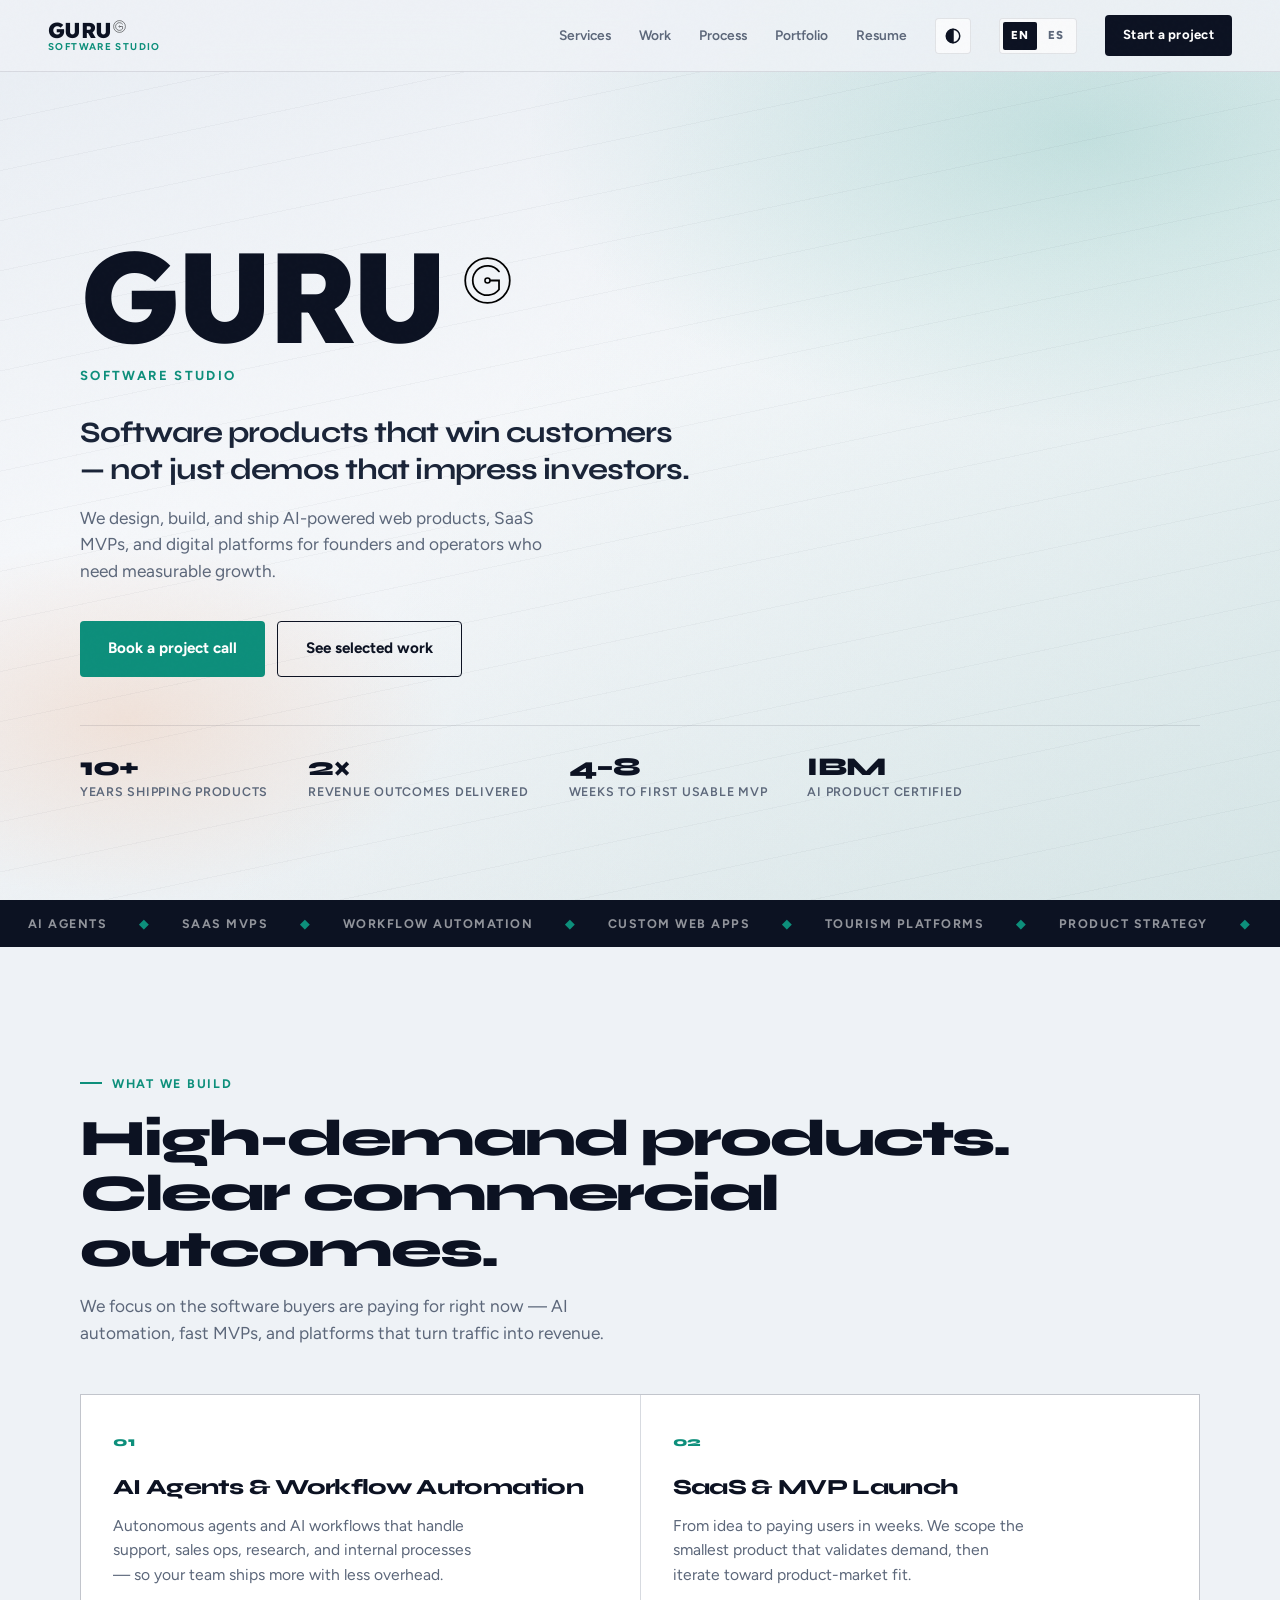
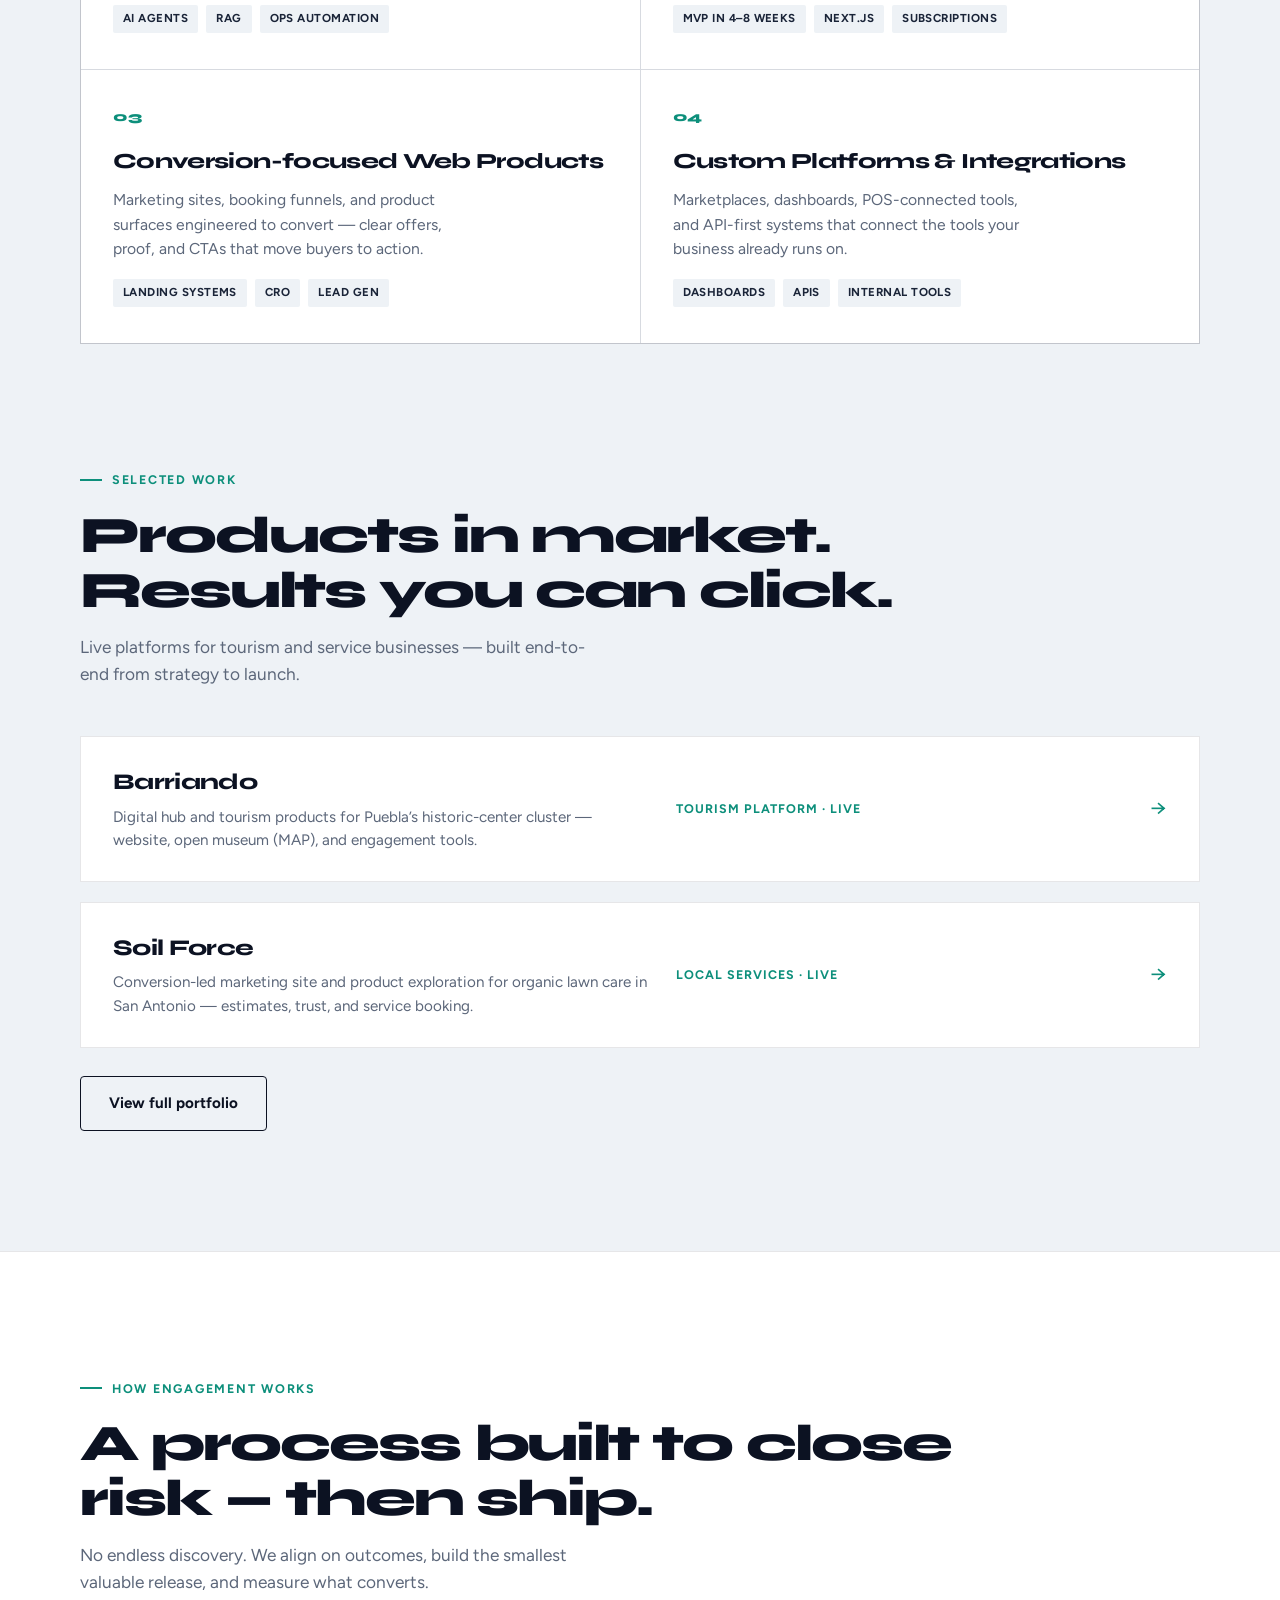
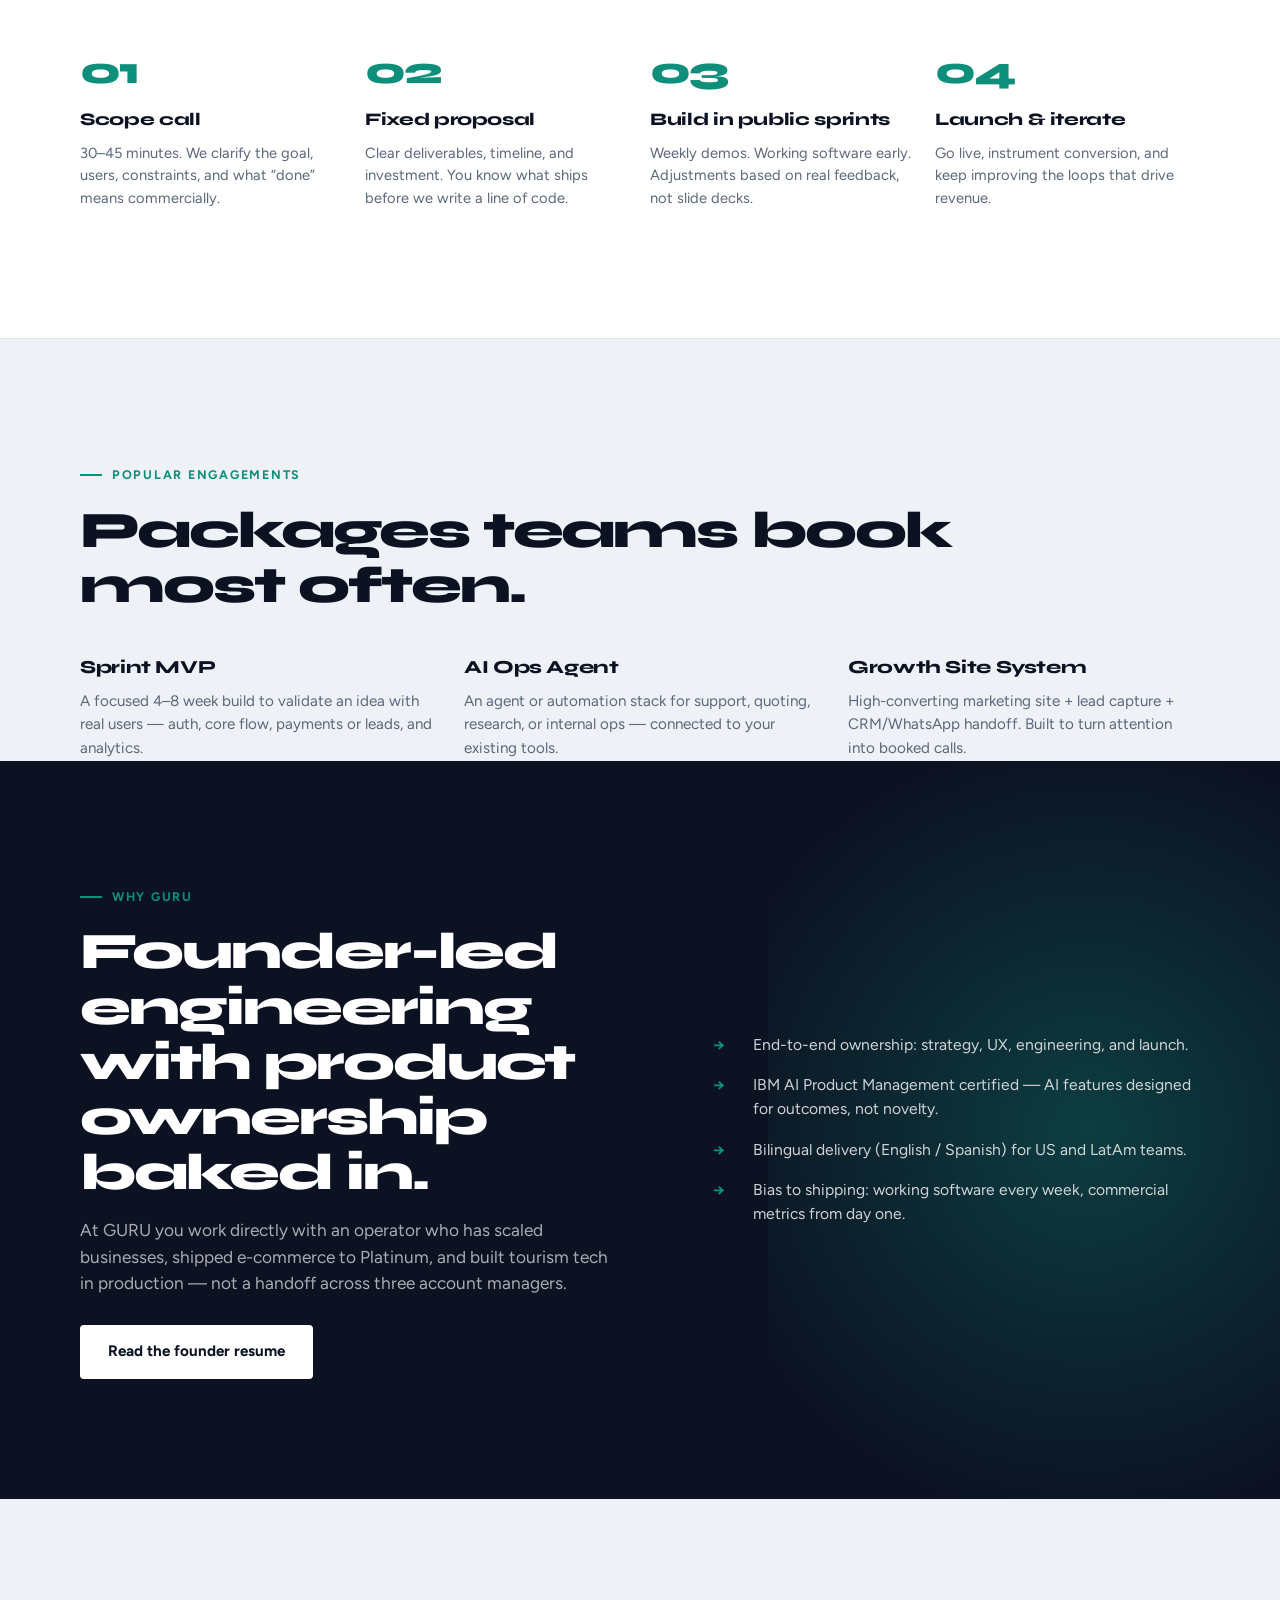
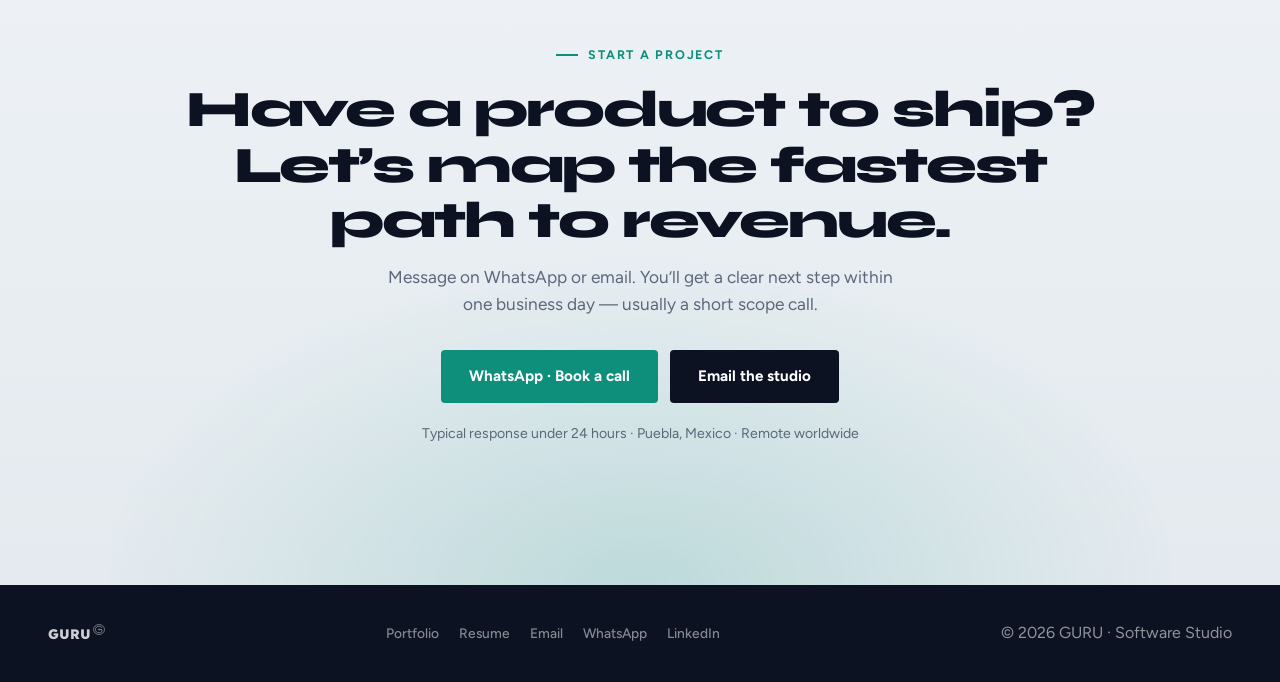
==== commit e1edff35: "Use Lexend for the GURU logo wordmark Load Lexend and apply it to nav, hero, and footer brand lockup" ====
--- a/index.html
+++ b/index.html
@@ -14,7 +14,7 @@
   <link rel="alternate" hreflang="x-default" href="https://guilebaldo.com/">
   <link rel="preconnect" href="https://fonts.googleapis.com">
   <link rel="preconnect" href="https://fonts.gstatic.com" crossorigin>
-  <link href="https://fonts.googleapis.com/css2?family=Figtree:wght@400;500;600;700&family=Syne:wght@700;800&display=swap" rel="stylesheet">
+  <link href="https://fonts.googleapis.com/css2?family=Figtree:wght@400;500;600;700&family=Lexend:wght@700;800&family=Syne:wght@700;800&display=swap" rel="stylesheet">
     <link rel="icon" href="/favicon.ico" sizes="any">
   <link rel="icon" href="/favicon.svg" type="image/svg+xml">
   <link rel="apple-touch-icon" href="/assets/apple-touch-icon.png">
--- a/site.css
+++ b/site.css
@@ -21,6 +21,7 @@
   --resume-hero-base: linear-gradient(165deg, #e8edf3 0%, #f5f7fa 50%, #e6ecef 100%);
   --noise-opacity: 0.35;
   --font-display: "Syne", sans-serif;
+  --font-brand: "Lexend", sans-serif;
   --font-body: "Figtree", sans-serif;
   --radius: 4px;
   --max: 1120px;
@@ -110,10 +111,10 @@
 
 .nav-brand .brand-name,
 .brand-name {
-  font-family: var(--font-display);
+  font-family: var(--font-brand);
   font-weight: 800;
   font-size: 1.35rem;
-  letter-spacing: -0.04em;
+  letter-spacing: -0.03em;
 }
 
 .brand-mark {
@@ -141,7 +142,7 @@
   display: inline-flex;
   align-items: flex-start;
   gap: 0.14em;
-  font-family: var(--font-display);
+  font-family: var(--font-brand);
   font-weight: 800;
   color: rgba(255, 255, 255, 0.8);
   text-decoration: none;
@@ -463,10 +464,10 @@
 }
 
 .hero-brand {
-  font-family: var(--font-display);
+  font-family: var(--font-brand);
   font-weight: 800;
   font-size: clamp(3.8rem, 11vw, 8rem);
-  letter-spacing: -0.06em;
+  letter-spacing: -0.05em;
   line-height: 0.9;
   color: var(--ink);
   margin-bottom: 10px;
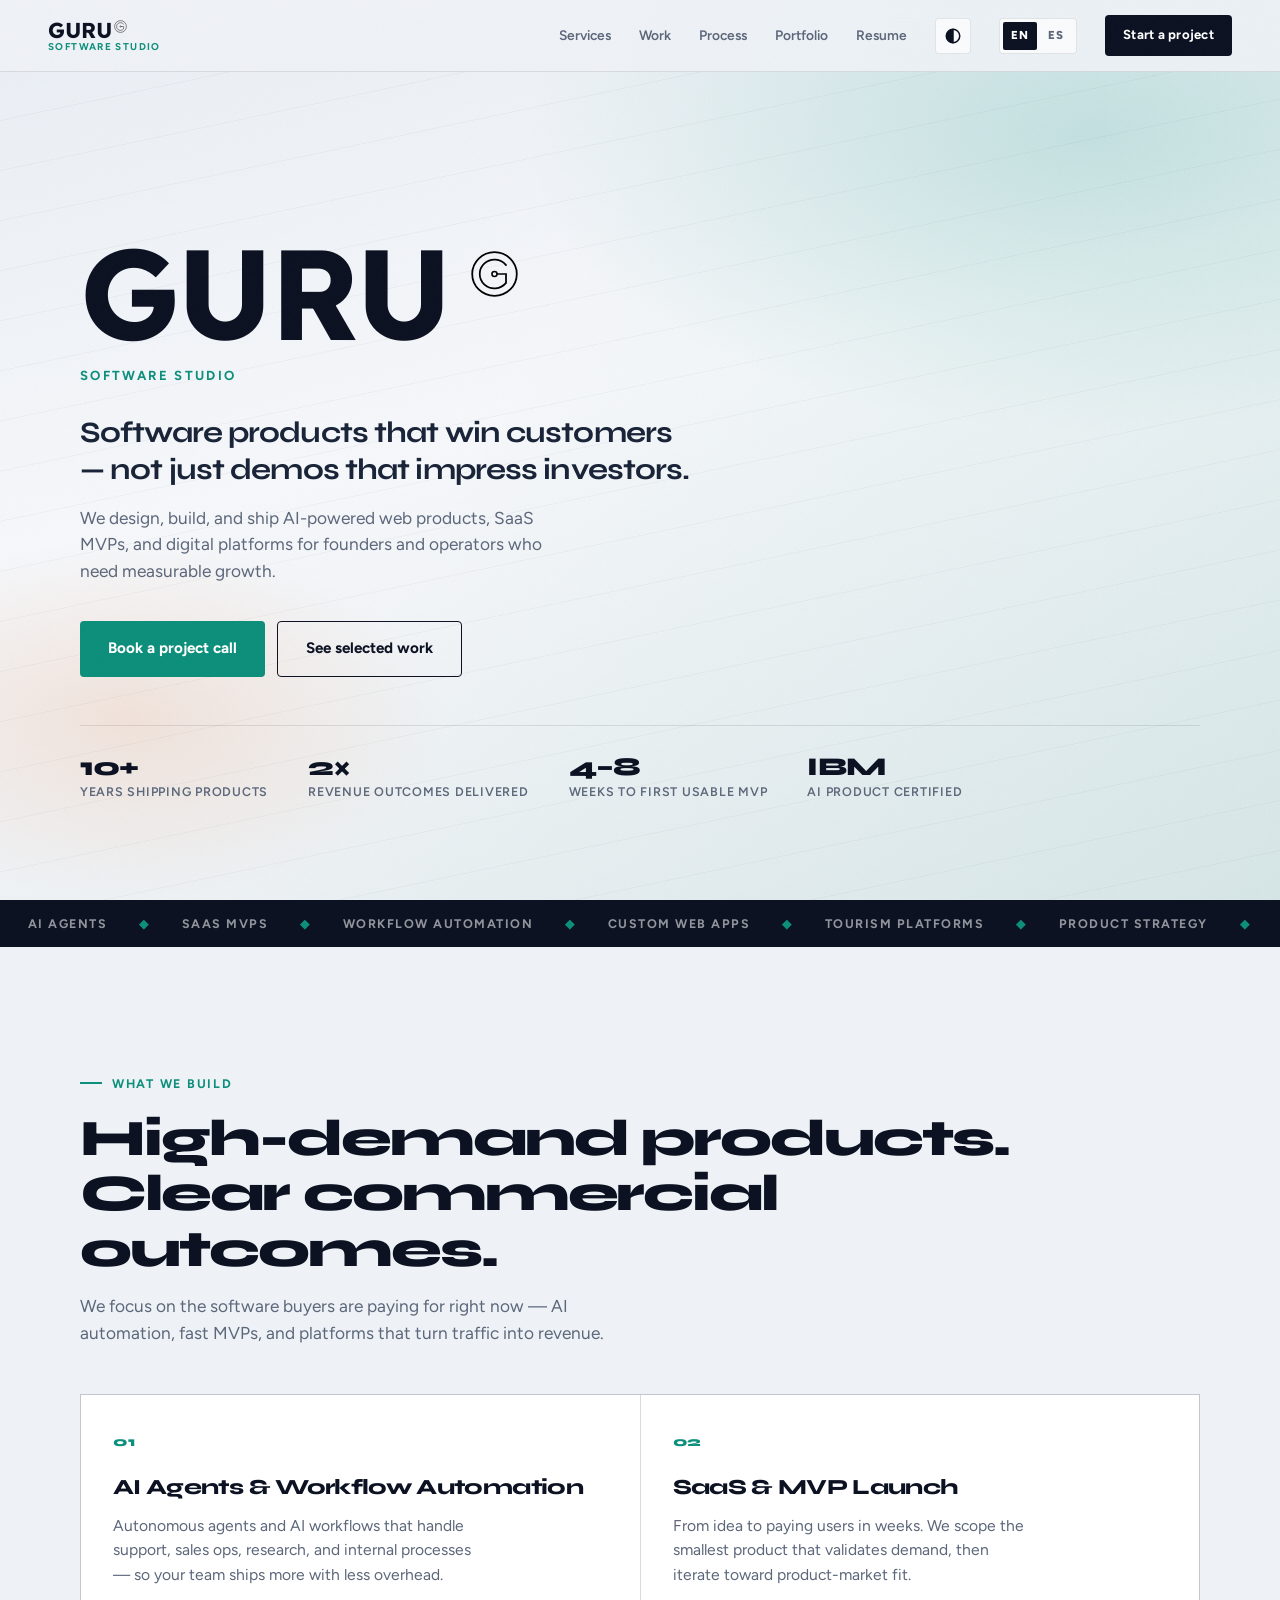
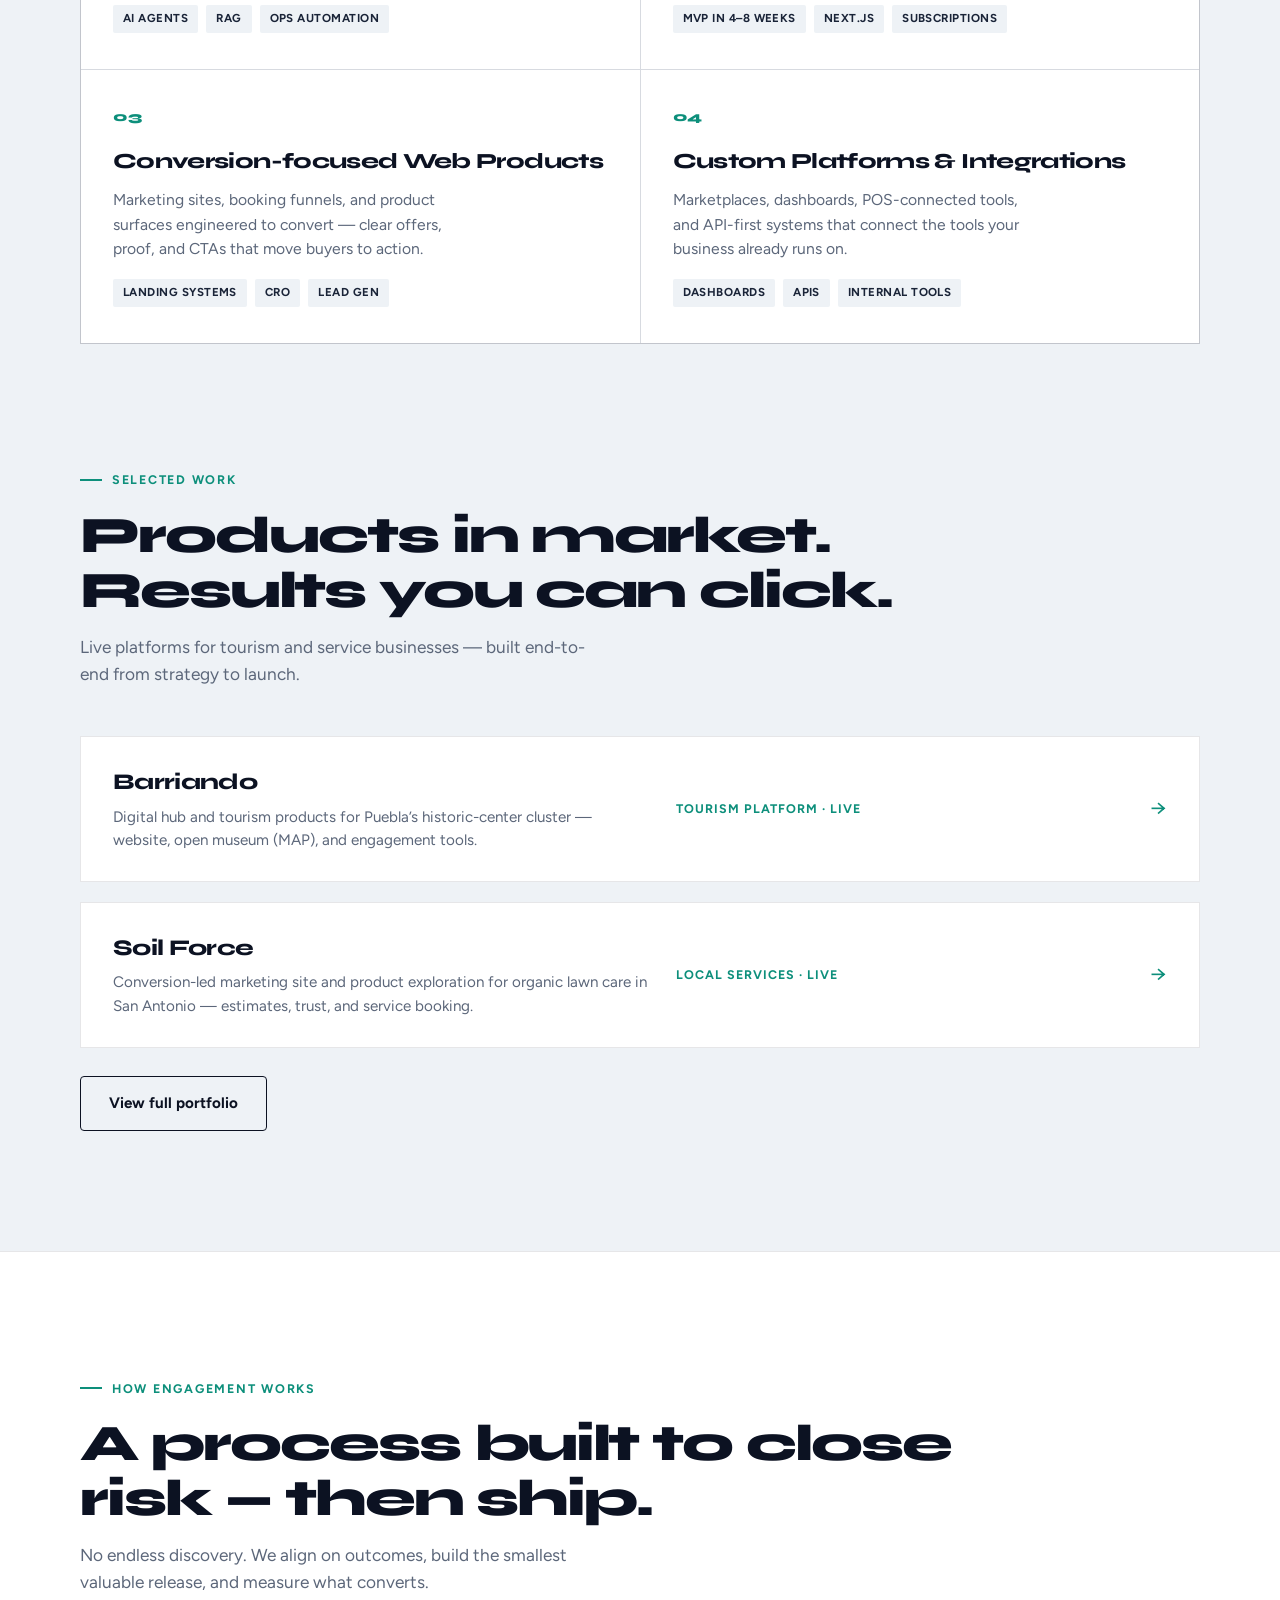
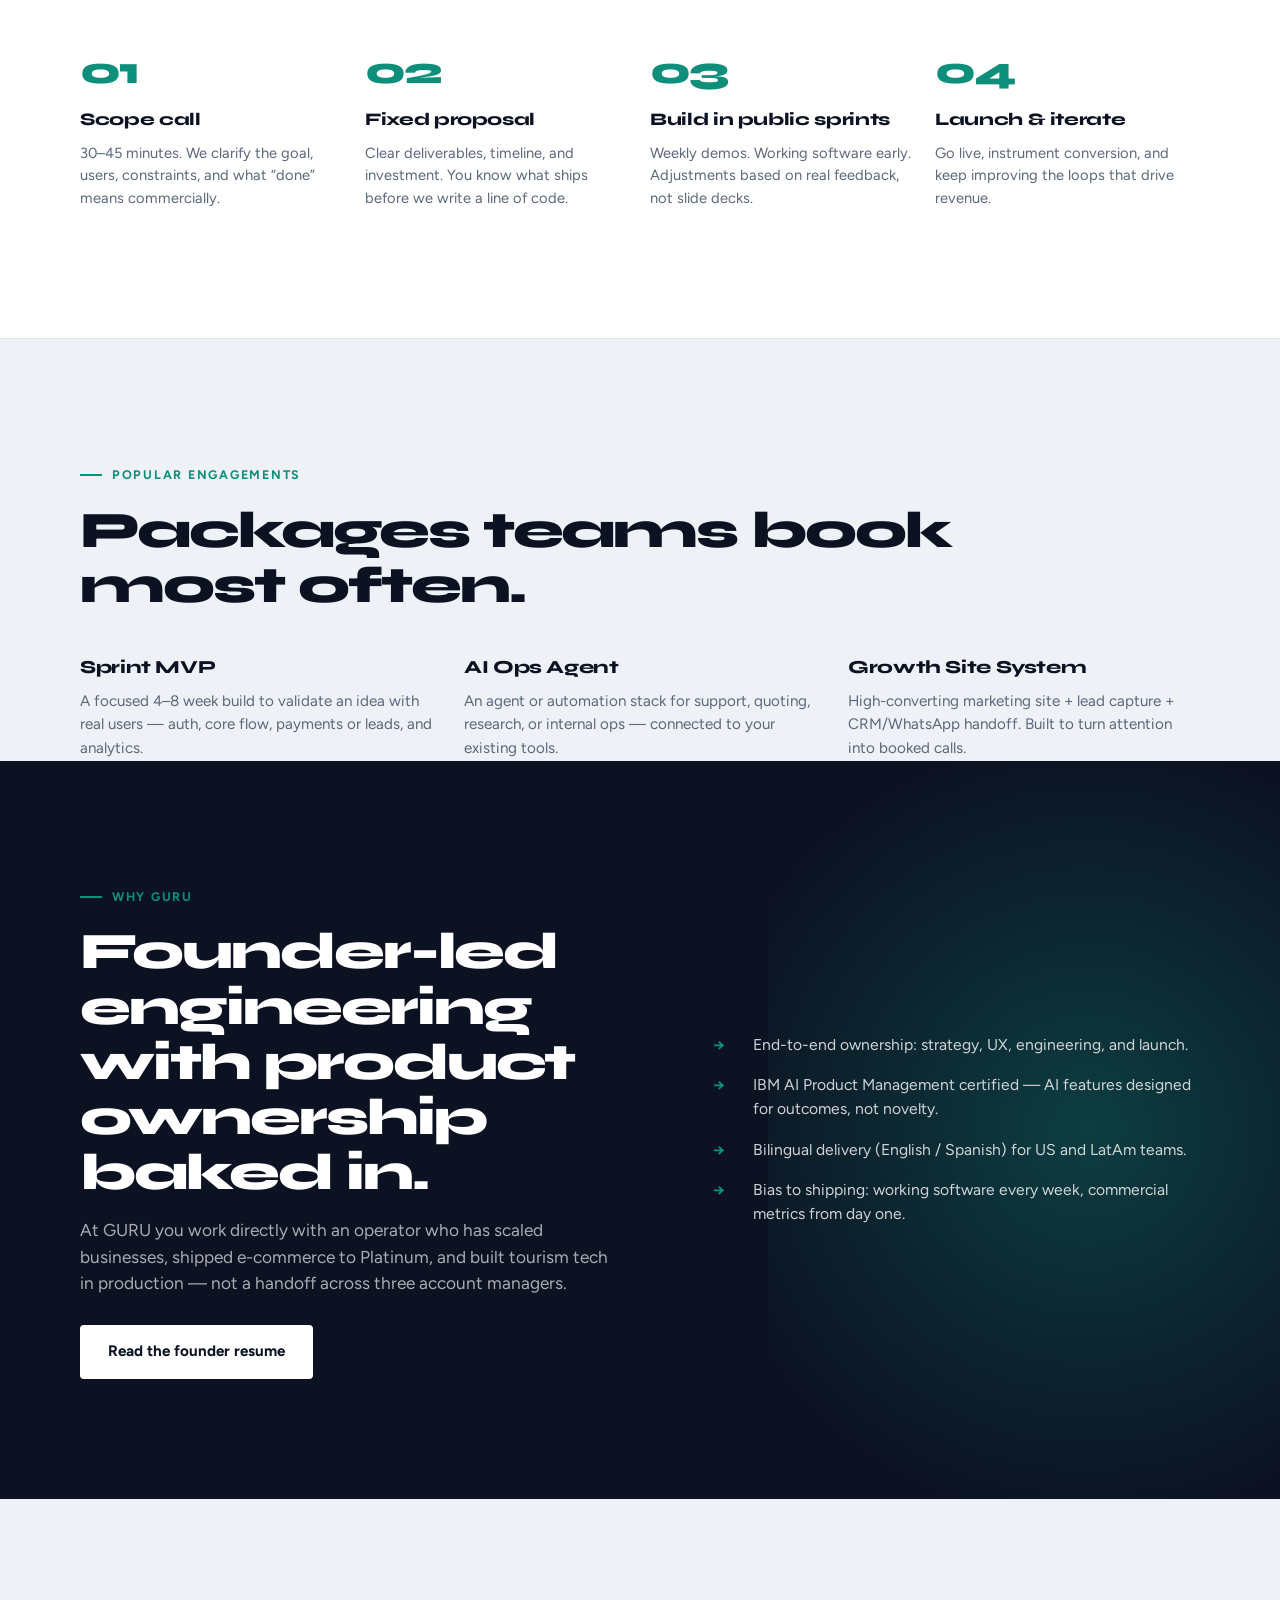
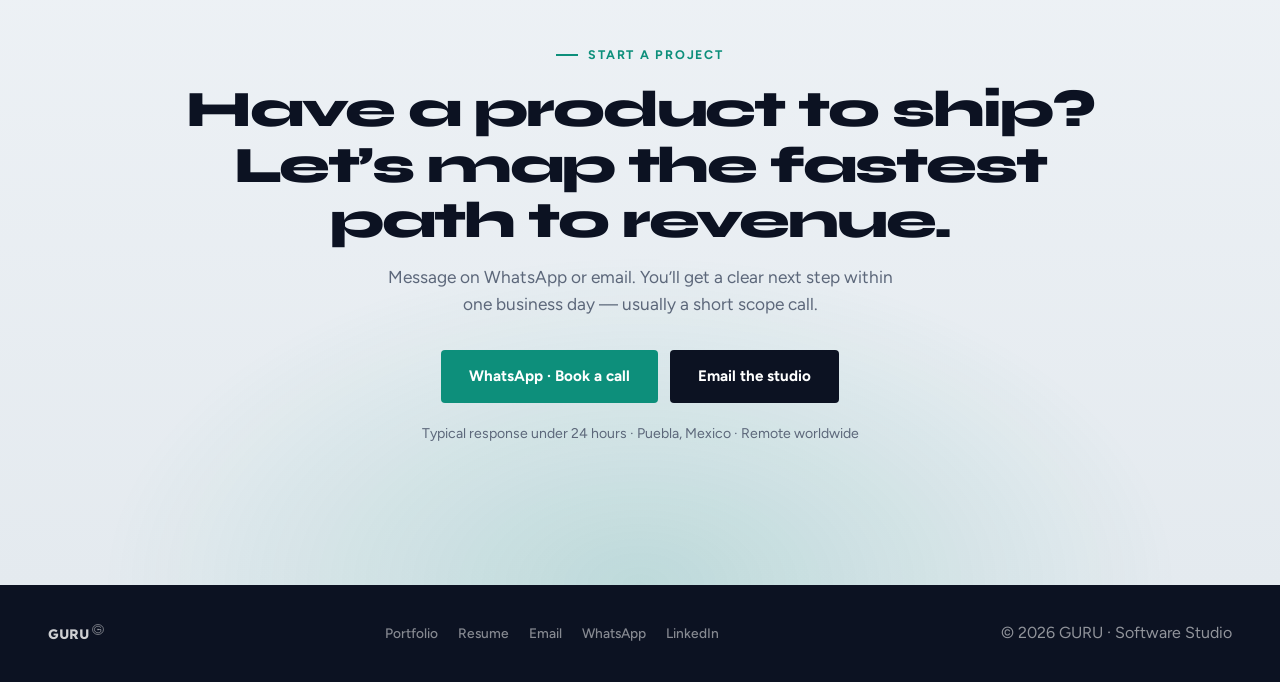
==== commit 17a5be41: "Make Lexend logo more visible and bust CSS cache Cache-bust site.css, load Lexend 600–800, and use L" ====
--- a/index.html
+++ b/index.html
@@ -14,11 +14,11 @@
   <link rel="alternate" hreflang="x-default" href="https://guilebaldo.com/">
   <link rel="preconnect" href="https://fonts.googleapis.com">
   <link rel="preconnect" href="https://fonts.gstatic.com" crossorigin>
-  <link href="https://fonts.googleapis.com/css2?family=Figtree:wght@400;500;600;700&family=Lexend:wght@700;800&family=Syne:wght@700;800&display=swap" rel="stylesheet">
+  <link href="https://fonts.googleapis.com/css2?family=Figtree:wght@400;500;600;700&family=Lexend:wght@600;700;800&family=Syne:wght@700;800&display=swap" rel="stylesheet">
     <link rel="icon" href="/favicon.ico" sizes="any">
   <link rel="icon" href="/favicon.svg" type="image/svg+xml">
   <link rel="apple-touch-icon" href="/assets/apple-touch-icon.png">
-  <link rel="stylesheet" href="/site.css">
+  <link rel="stylesheet" href="/site.css?v=lexend1">
   <script>
     (function () {
       try {
--- a/site.css
+++ b/site.css
@@ -112,9 +112,9 @@
 .nav-brand .brand-name,
 .brand-name {
   font-family: var(--font-brand);
-  font-weight: 800;
+  font-weight: 700;
   font-size: 1.35rem;
-  letter-spacing: -0.03em;
+  letter-spacing: -0.02em;
 }
 
 .brand-mark {
@@ -143,7 +143,8 @@
   align-items: flex-start;
   gap: 0.14em;
   font-family: var(--font-brand);
-  font-weight: 800;
+  font-weight: 700;
+  letter-spacing: -0.02em;
   color: rgba(255, 255, 255, 0.8);
   text-decoration: none;
 }
@@ -465,10 +466,10 @@
 
 .hero-brand {
   font-family: var(--font-brand);
-  font-weight: 800;
+  font-weight: 700;
   font-size: clamp(3.8rem, 11vw, 8rem);
-  letter-spacing: -0.05em;
-  line-height: 0.9;
+  letter-spacing: -0.03em;
+  line-height: 0.95;
   color: var(--ink);
   margin-bottom: 10px;
 }
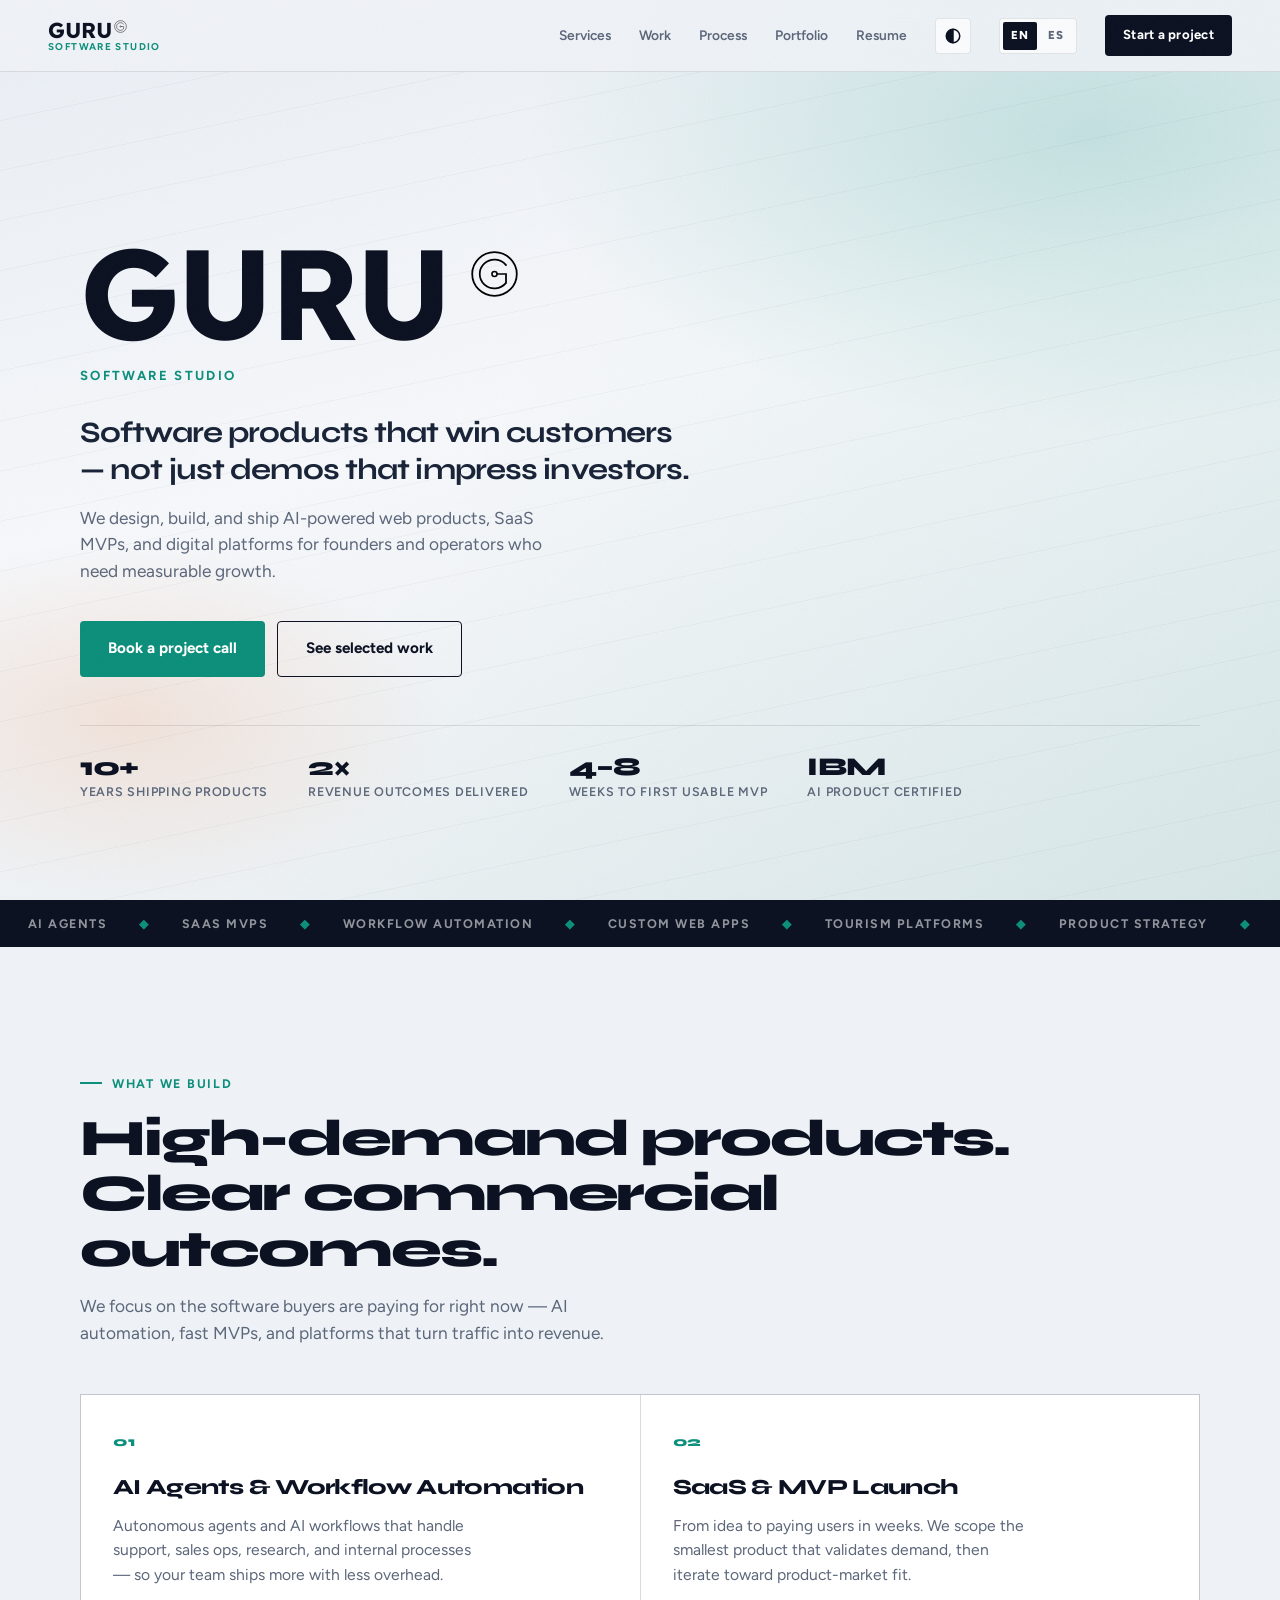
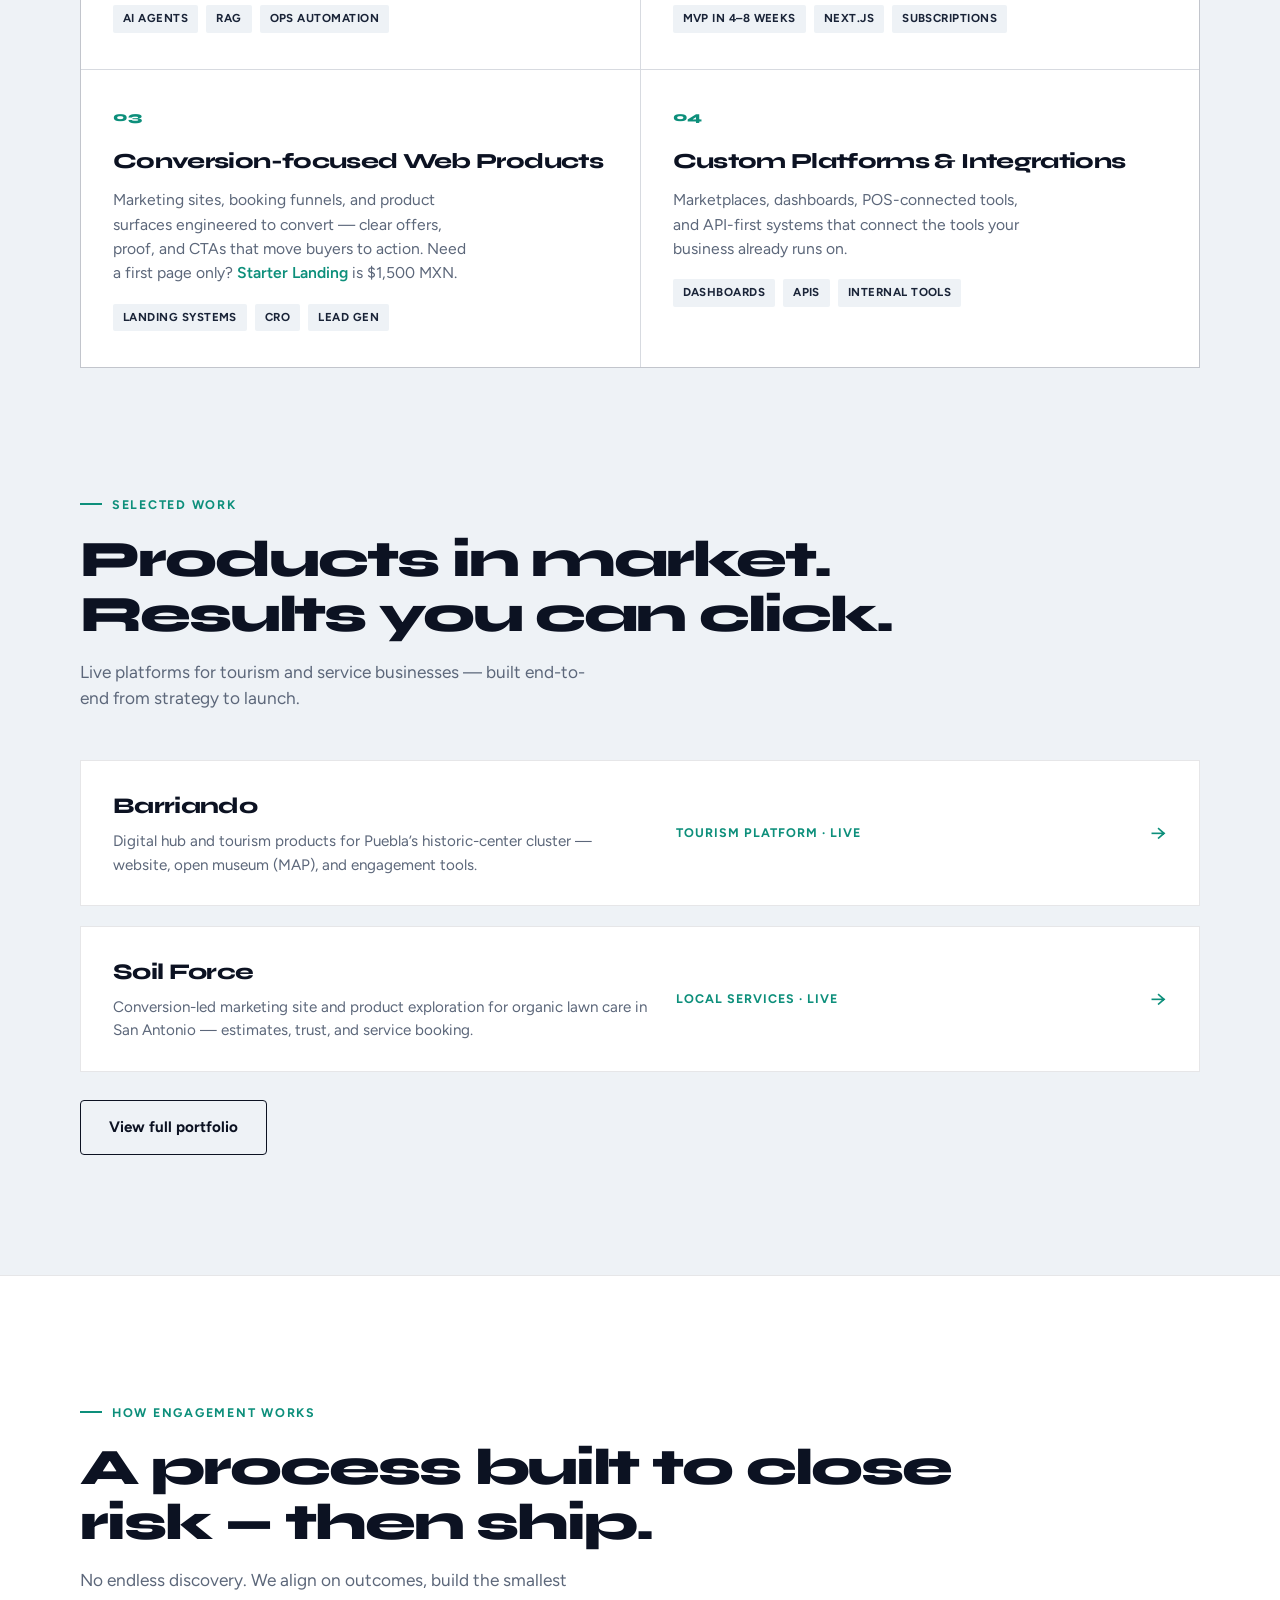
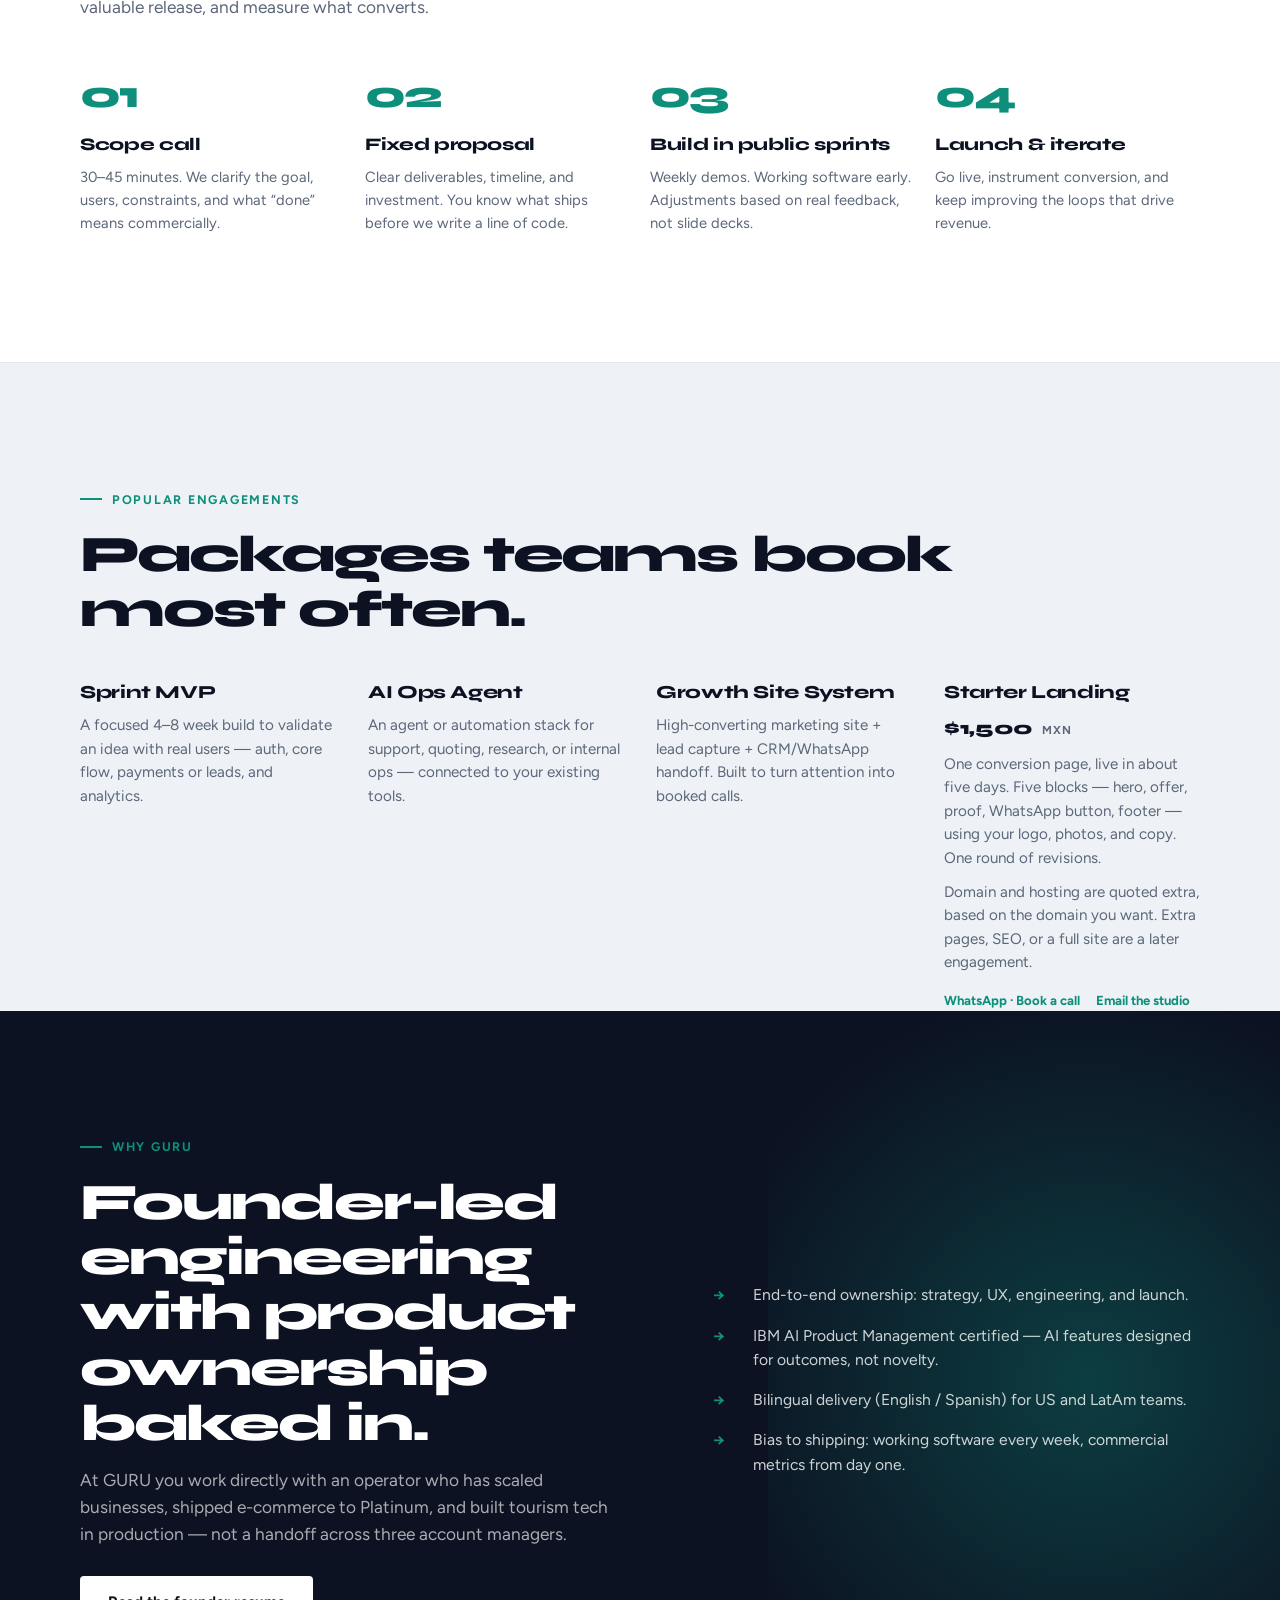
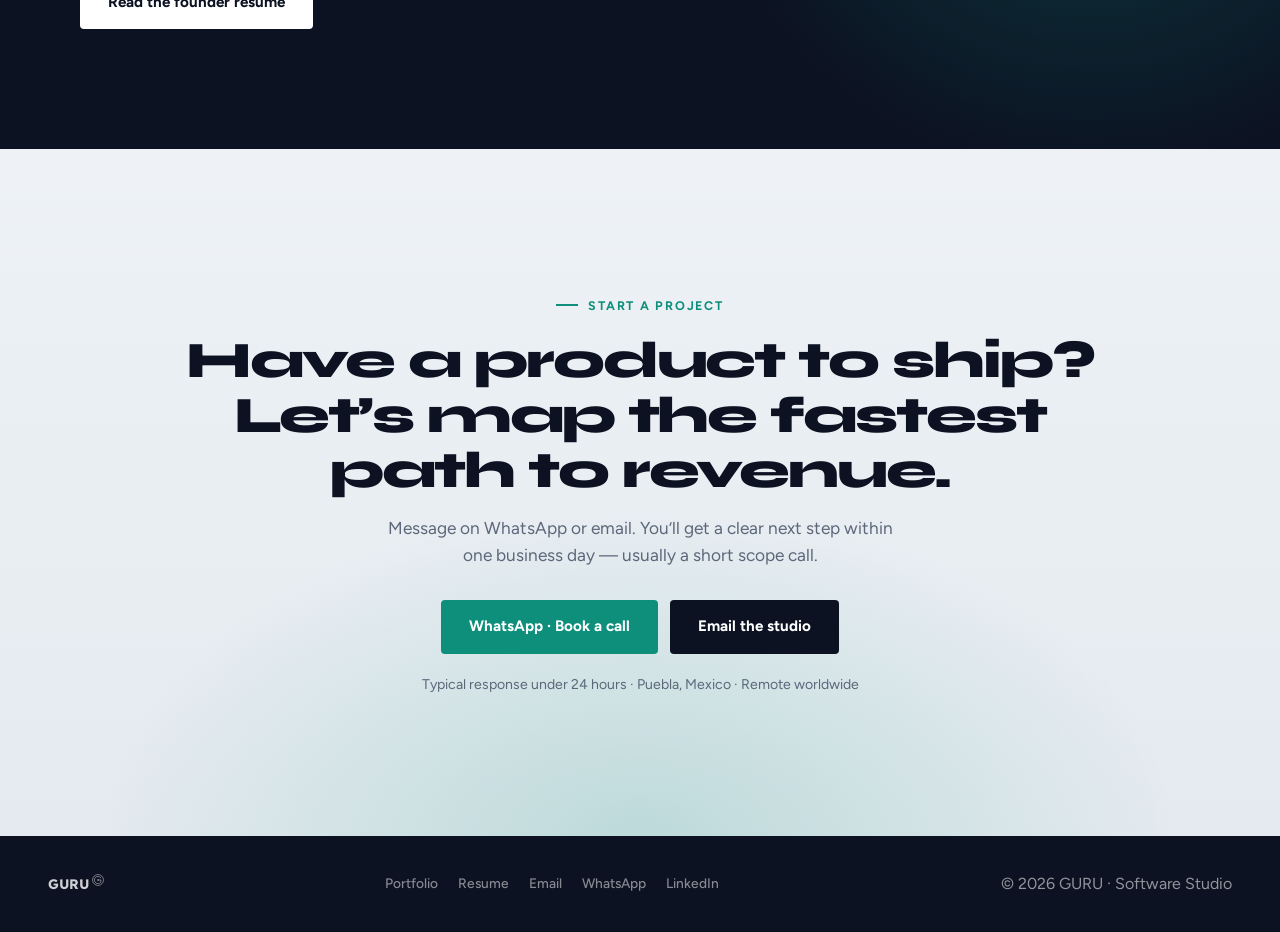
==== commit cf17a0c3: "Add Starter Landing SKU at $1,500 MXN to packages Fourth engagement card sits alongside Sprint MVP, " ====
--- a/index.html
+++ b/index.html
@@ -18,7 +18,7 @@
     <link rel="icon" href="/favicon.ico" sizes="any">
   <link rel="icon" href="/favicon.svg" type="image/svg+xml">
   <link rel="apple-touch-icon" href="/assets/apple-touch-icon.png">
-  <link rel="stylesheet" href="/site.css?v=lexend1">
+  <link rel="stylesheet" href="/site.css?v=starter1">
   <script>
     (function () {
       try {
@@ -131,7 +131,7 @@
           <article class="service">
             <div class="service-num">03</div>
             <h3>Conversion-focused Web Products</h3>
-            <p>Marketing sites, booking funnels, and product surfaces engineered to convert — clear offers, proof, and CTAs that move buyers to action.</p>
+            <p>Marketing sites, booking funnels, and product surfaces engineered to convert — clear offers, proof, and CTAs that move buyers to action. Need a first page only? <a href="#packages">Starter Landing</a> is $1,500 MXN.</p>
             <div class="service-tags">
               <span>Landing systems</span>
               <span>CRO</span>
@@ -214,7 +214,7 @@
       </div>
     </section>
 
-    <section class="section" style="padding-bottom:0">
+    <section class="section" id="packages" style="padding-bottom:0">
       <div class="wrap">
         <div class="eyebrow reveal">Popular engagements</div>
         <h2 class="section-title reveal">Packages teams book most often.</h2>
@@ -230,6 +230,16 @@
           <div class="offer-item reveal">
             <h3>Growth Site System</h3>
             <p>High-converting marketing site + lead capture + CRM/WhatsApp handoff. Built to turn attention into booked calls.</p>
+          </div>
+          <div class="offer-item reveal">
+            <h3>Starter Landing</h3>
+            <p class="offer-price">$1,500 <span>MXN</span></p>
+            <p>One conversion page, live in about five days. Five blocks — hero, offer, proof, WhatsApp button, footer — using your logo, photos, and copy. One round of revisions.</p>
+            <p>Domain and hosting are quoted extra, based on the domain you want. Extra pages, SEO, or a full site are a later engagement.</p>
+            <div class="offer-cta">
+              <a href="https://wa.me/522222554936?text=Hi%20GURU%20—%20I%20want%20the%20Starter%20Landing" target="_blank" rel="noopener">WhatsApp · Book a call</a>
+              <a href="mailto:guilebaldoruiz@gmail.com?subject=Starter%20Landing%20inquiry%20—%20GURU">Email the studio</a>
+            </div>
           </div>
         </div>
       </div>
--- a/site.css
+++ b/site.css
@@ -612,6 +612,14 @@
   max-width: 36ch;
 }
 
+.service p a {
+  color: var(--accent);
+  font-weight: 600;
+  text-decoration: none;
+}
+
+.service p a:hover { text-decoration: underline; }
+
 .service-tags {
   display: flex;
   flex-wrap: wrap;
@@ -781,9 +789,10 @@
 
 .offer-grid {
   display: grid;
-  grid-template-columns: repeat(3, 1fr);
+  grid-template-columns: repeat(4, 1fr);
   gap: 32px;
   margin-top: 40px;
+  align-items: start;
 }
 
 .offer-item h3 {
@@ -795,6 +804,45 @@
 }
 
 .offer-item p { color: var(--muted); font-size: 0.95rem; }
+
+.offer-item p + p { margin-top: 10px; }
+
+.offer-item .offer-price {
+  font-family: var(--font-display);
+  font-weight: 800;
+  font-size: 1.15rem;
+  letter-spacing: -0.02em;
+  color: var(--ink);
+  margin: 0 0 10px;
+}
+
+.offer-item .offer-price + p { margin-top: 0; }
+
+.offer-price span {
+  font-family: var(--font-body);
+  font-size: 0.72rem;
+  font-weight: 700;
+  letter-spacing: 0.08em;
+  text-transform: uppercase;
+  color: var(--muted);
+  margin-left: 4px;
+}
+
+.offer-cta {
+  display: flex;
+  flex-wrap: wrap;
+  gap: 8px 16px;
+  margin-top: 16px;
+}
+
+.offer-cta a {
+  font-size: 0.82rem;
+  font-weight: 700;
+  color: var(--accent);
+  text-decoration: none;
+}
+
+.offer-cta a:hover { text-decoration: underline; }
 
 /* CTA band */
 .cta-band {
@@ -989,6 +1037,12 @@
 .hero-proof { animation-delay: 0.46s; }
 
 /* Responsive */
+@media (max-width: 1100px) {
+  .offer-grid {
+    grid-template-columns: repeat(2, 1fr);
+  }
+}
+
 @media (max-width: 900px) {
   .nav-toggle { display: block; }
 
@@ -1016,7 +1070,6 @@
 
   .services-grid,
   .process-grid,
-  .offer-grid,
   .cred-inner,
   .project {
     grid-template-columns: 1fr;
@@ -1030,6 +1083,12 @@
   .work-arrow { display: none; }
 
   .hero-brand { font-size: clamp(3rem, 14vw, 4.5rem); }
+}
+
+@media (max-width: 600px) {
+  .offer-grid {
+    grid-template-columns: 1fr;
+  }
 }
 
 @media (prefers-reduced-motion: reduce) {
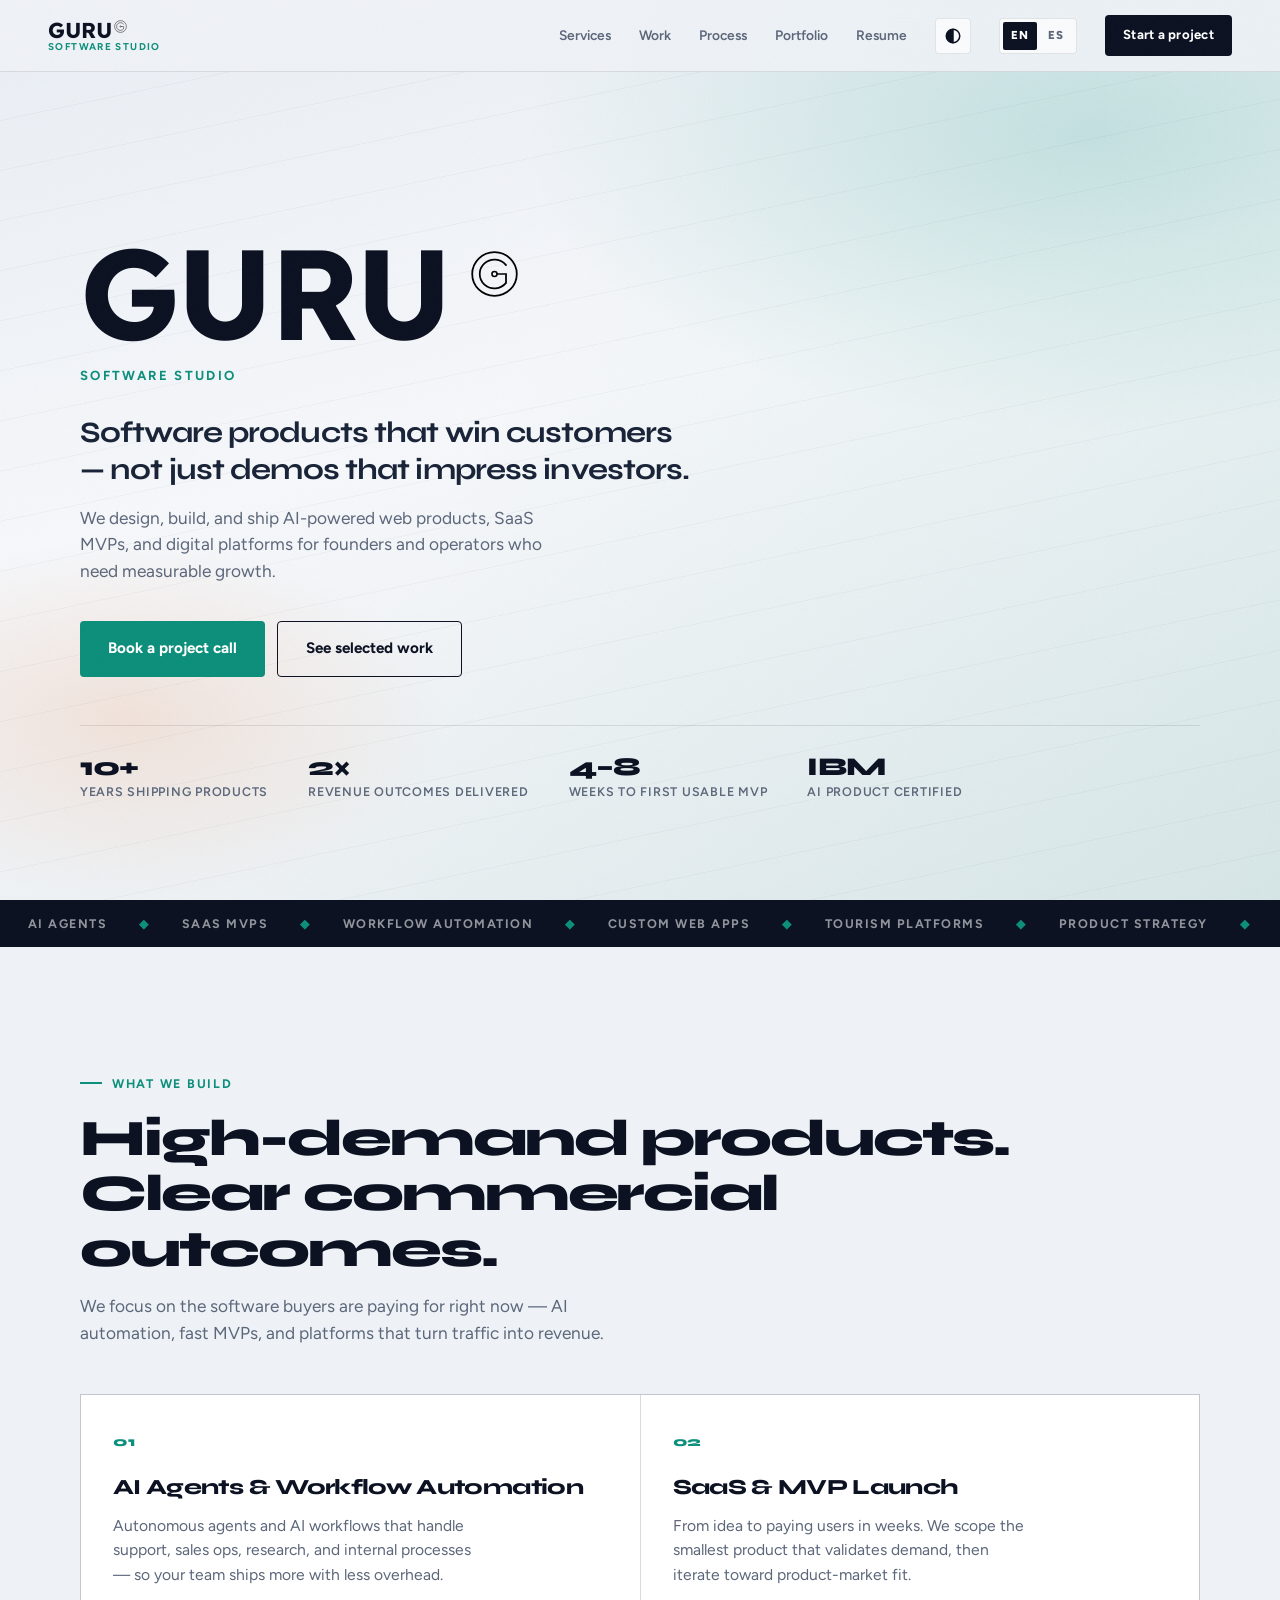
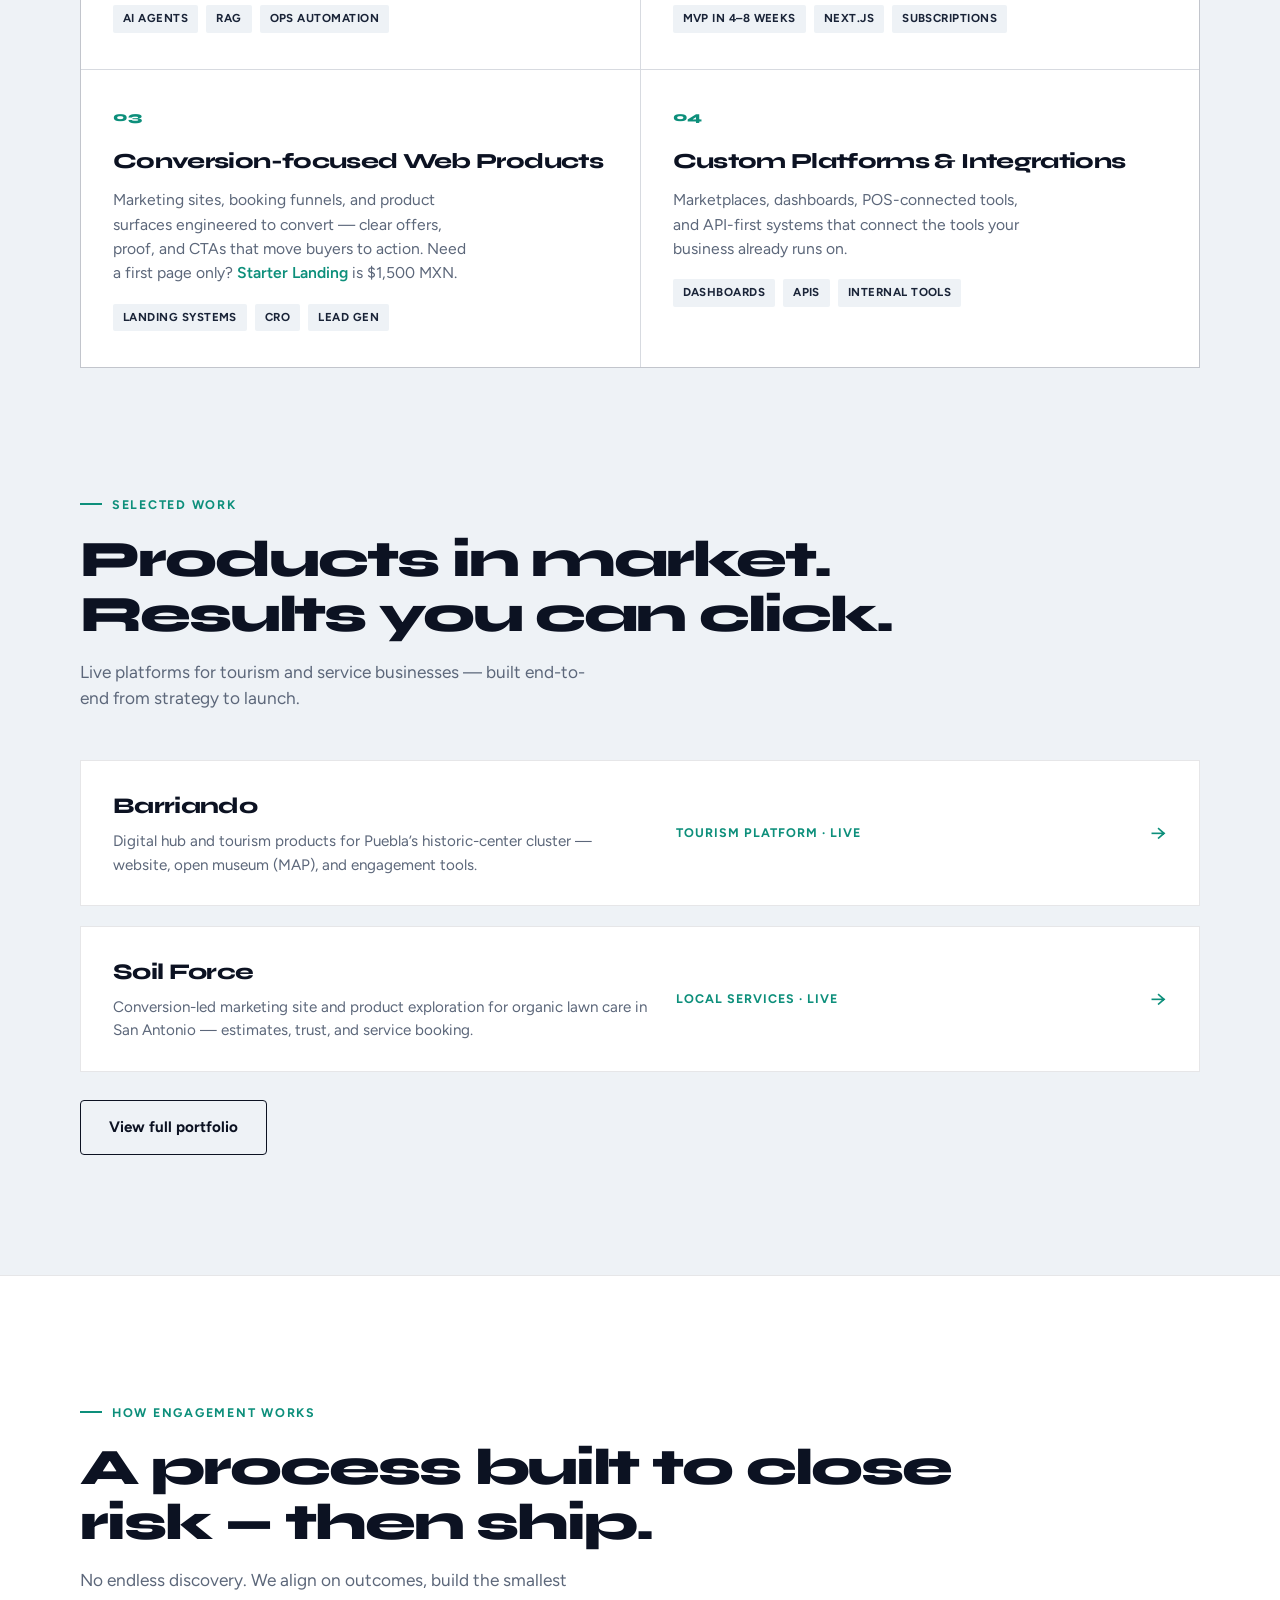
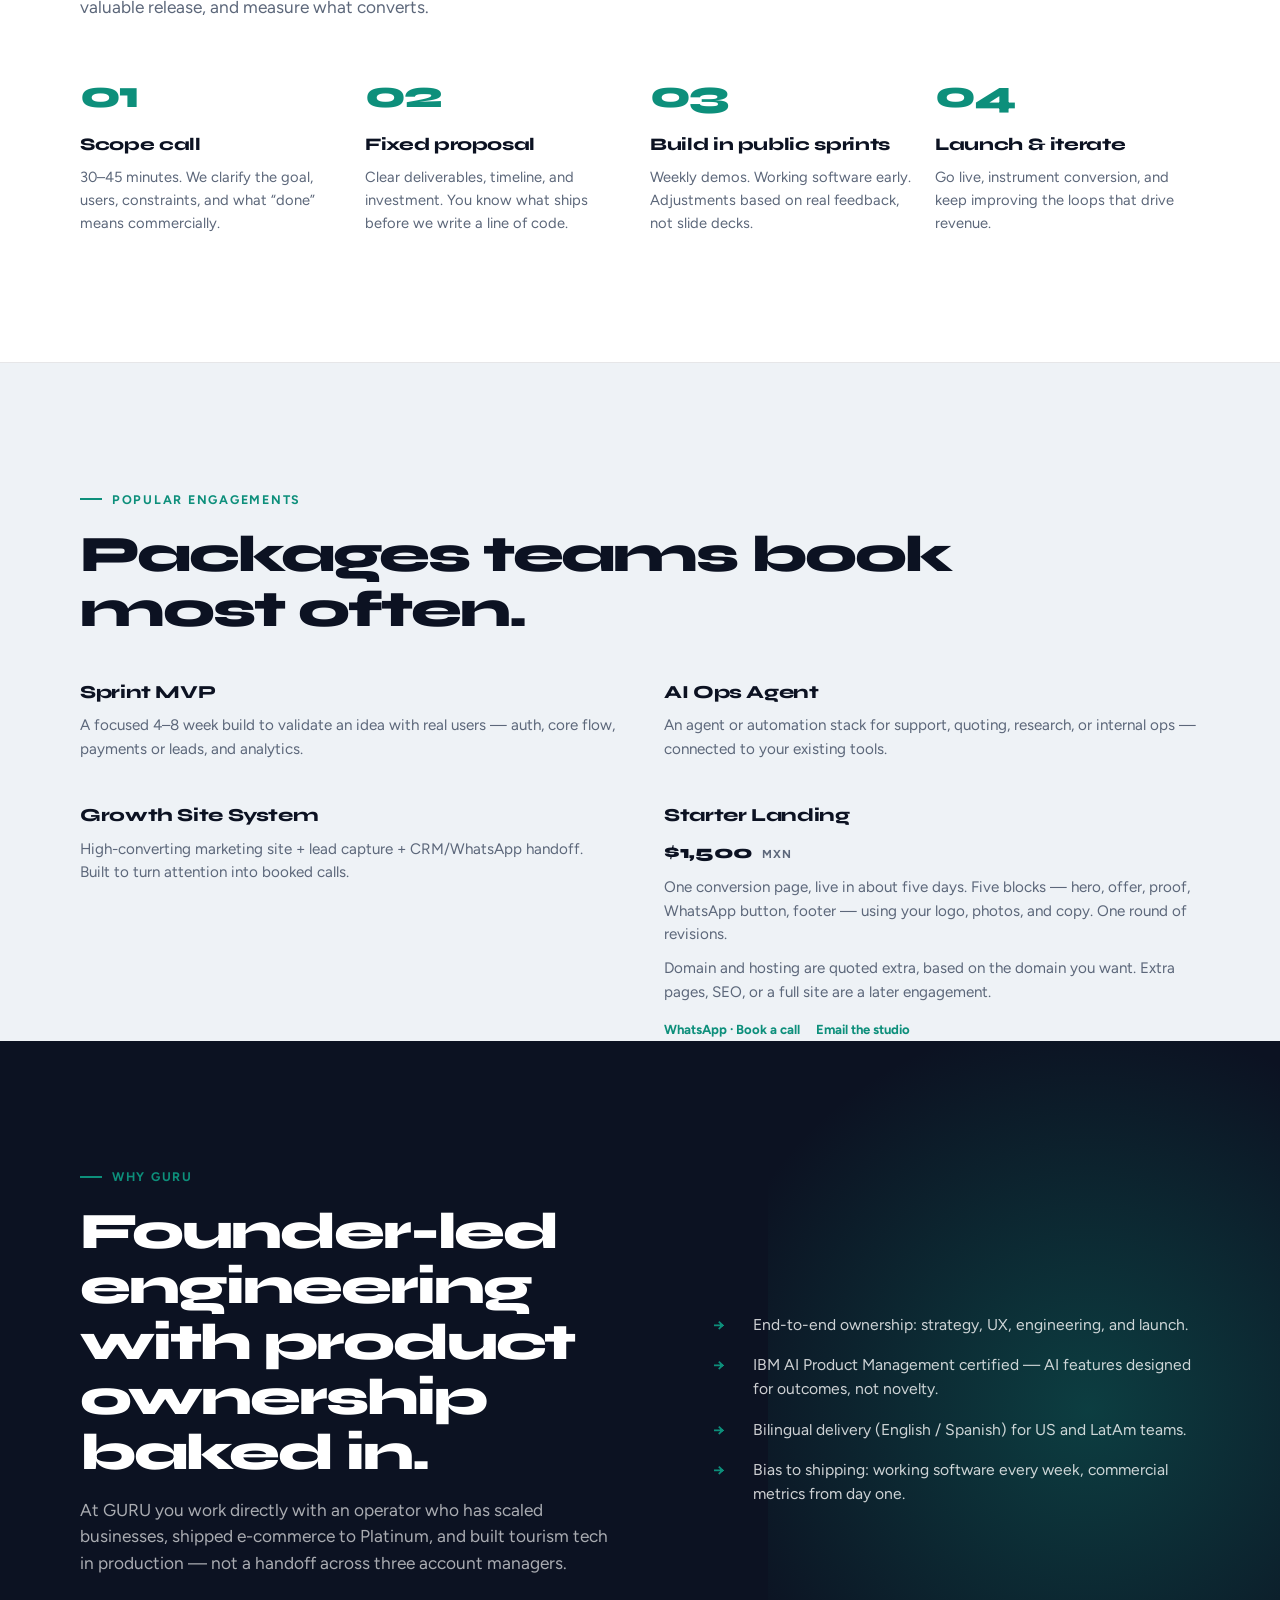
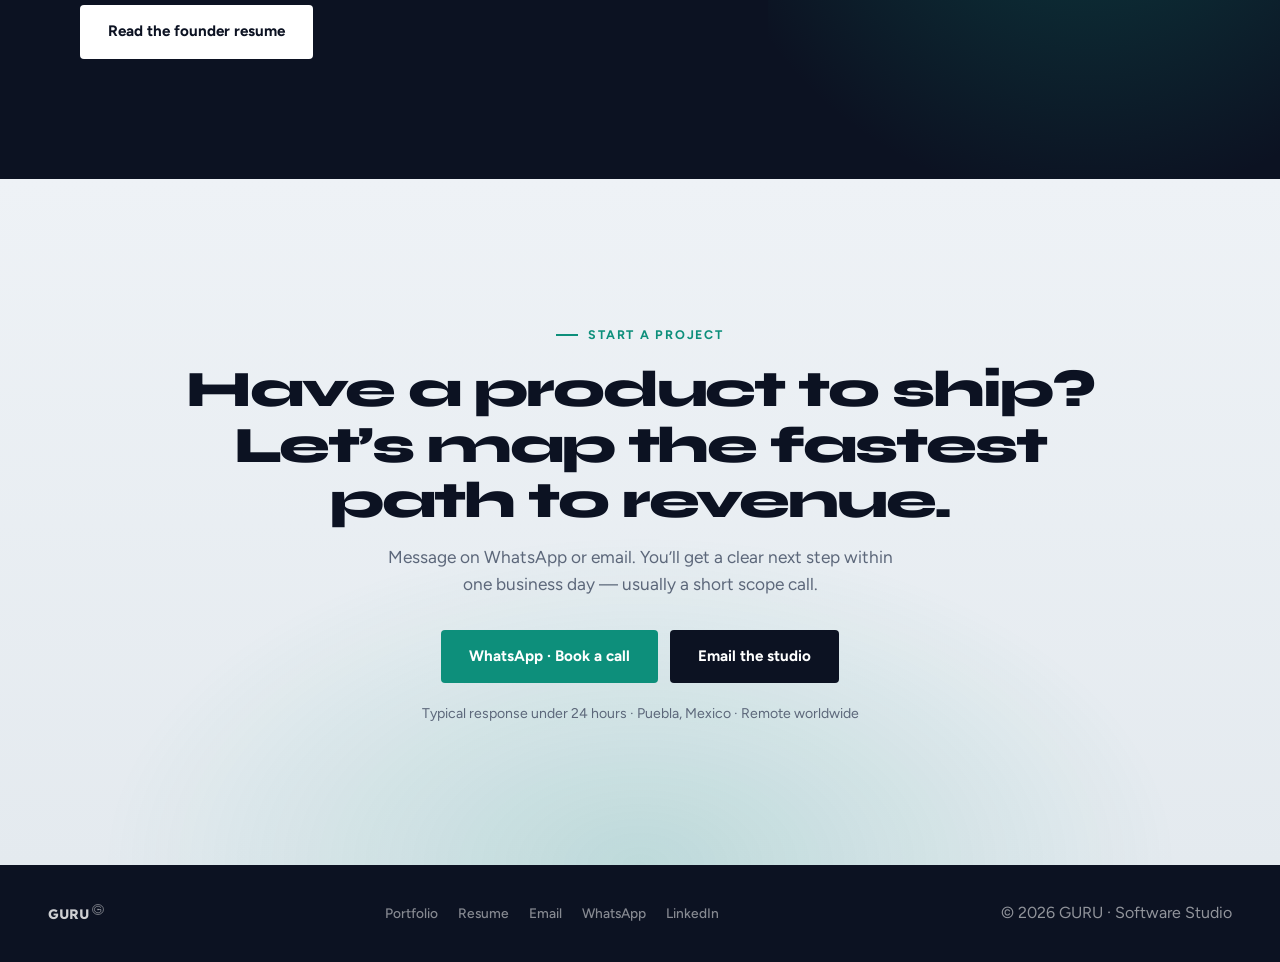
==== commit 515cc292: "Bust CSS cache after packages grid layout change Co-authored-by: guilebaldo <guilebaldo@users.norepl" ====
--- a/index.html
+++ b/index.html
@@ -18,7 +18,7 @@
     <link rel="icon" href="/favicon.ico" sizes="any">
   <link rel="icon" href="/favicon.svg" type="image/svg+xml">
   <link rel="apple-touch-icon" href="/assets/apple-touch-icon.png">
-  <link rel="stylesheet" href="/site.css?v=starter1">
+  <link rel="stylesheet" href="/site.css?v=starter2">
   <script>
     (function () {
       try {
--- a/site.css
+++ b/site.css
@@ -789,8 +789,8 @@
 
 .offer-grid {
   display: grid;
-  grid-template-columns: repeat(4, 1fr);
-  gap: 32px;
+  grid-template-columns: repeat(2, 1fr);
+  gap: 40px 48px;
   margin-top: 40px;
   align-items: start;
 }
@@ -1037,12 +1037,6 @@
 .hero-proof { animation-delay: 0.46s; }
 
 /* Responsive */
-@media (max-width: 1100px) {
-  .offer-grid {
-    grid-template-columns: repeat(2, 1fr);
-  }
-}
-
 @media (max-width: 900px) {
   .nav-toggle { display: block; }
 
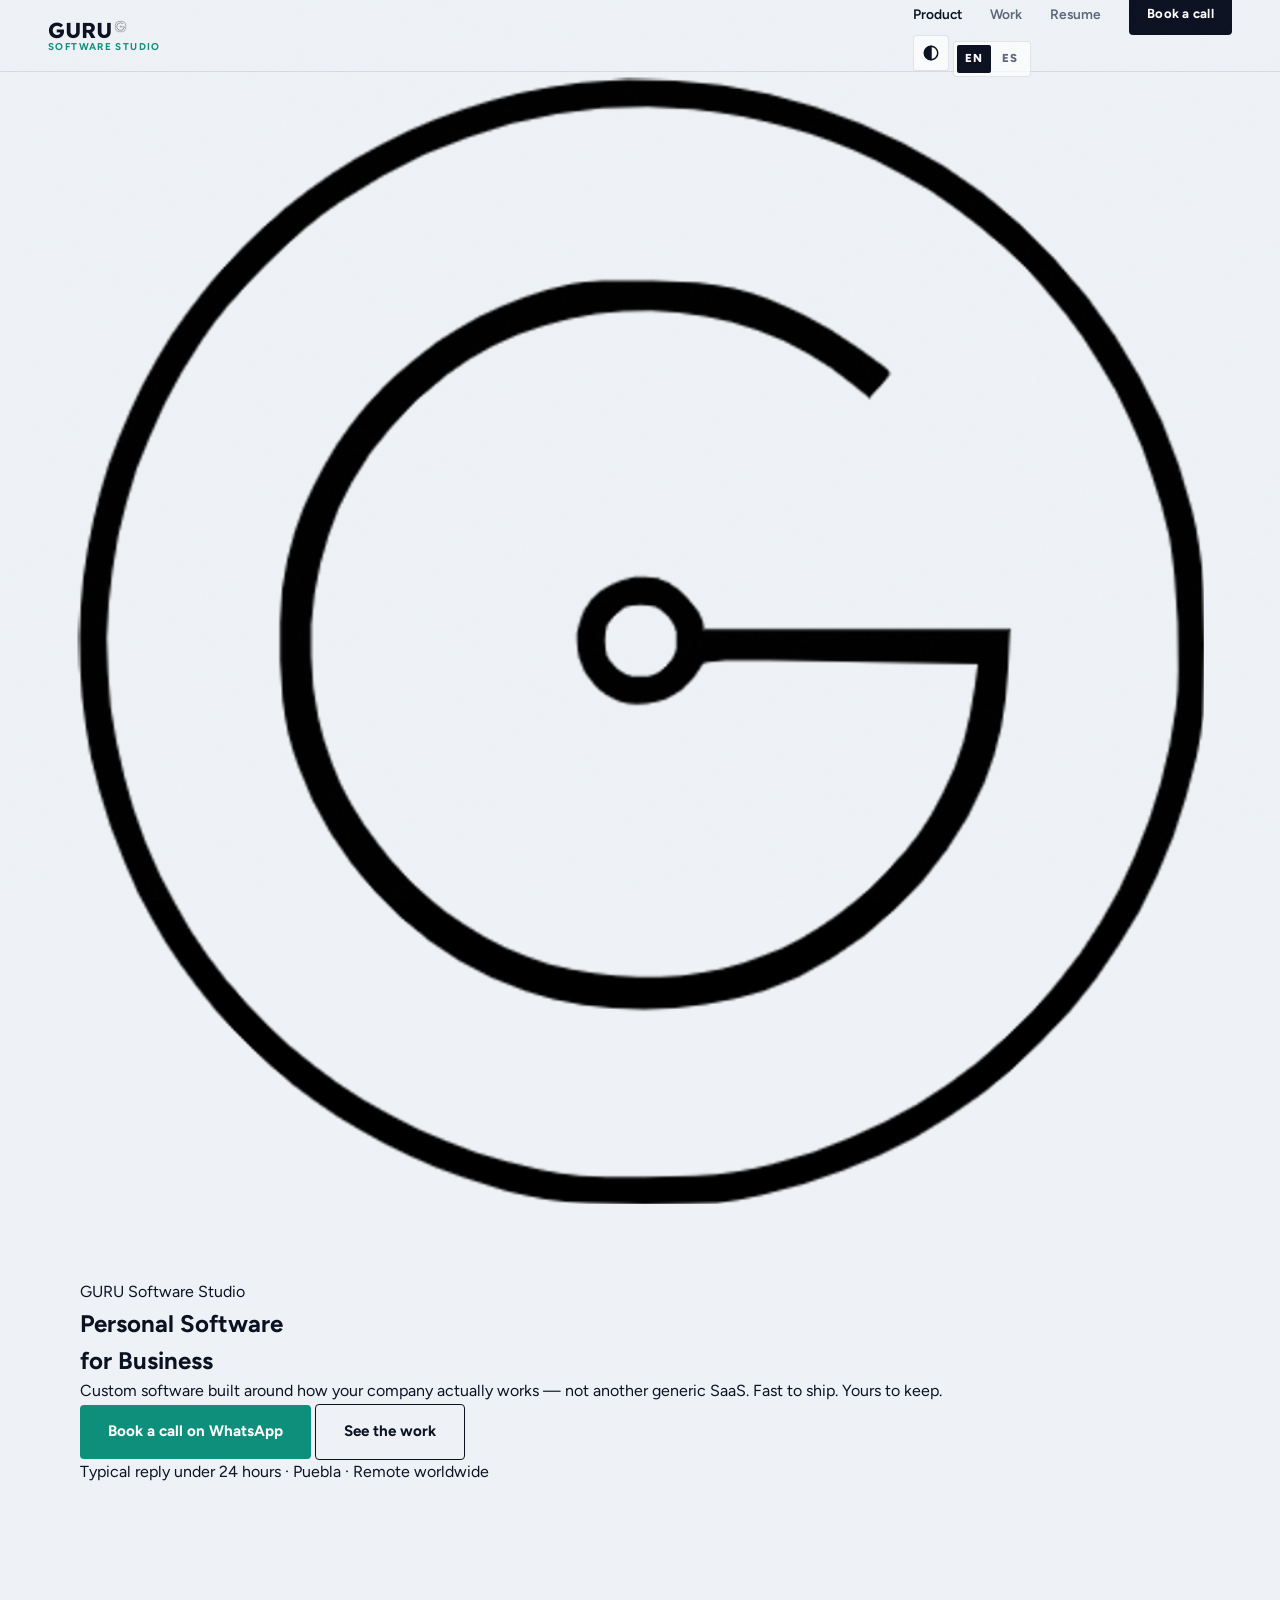
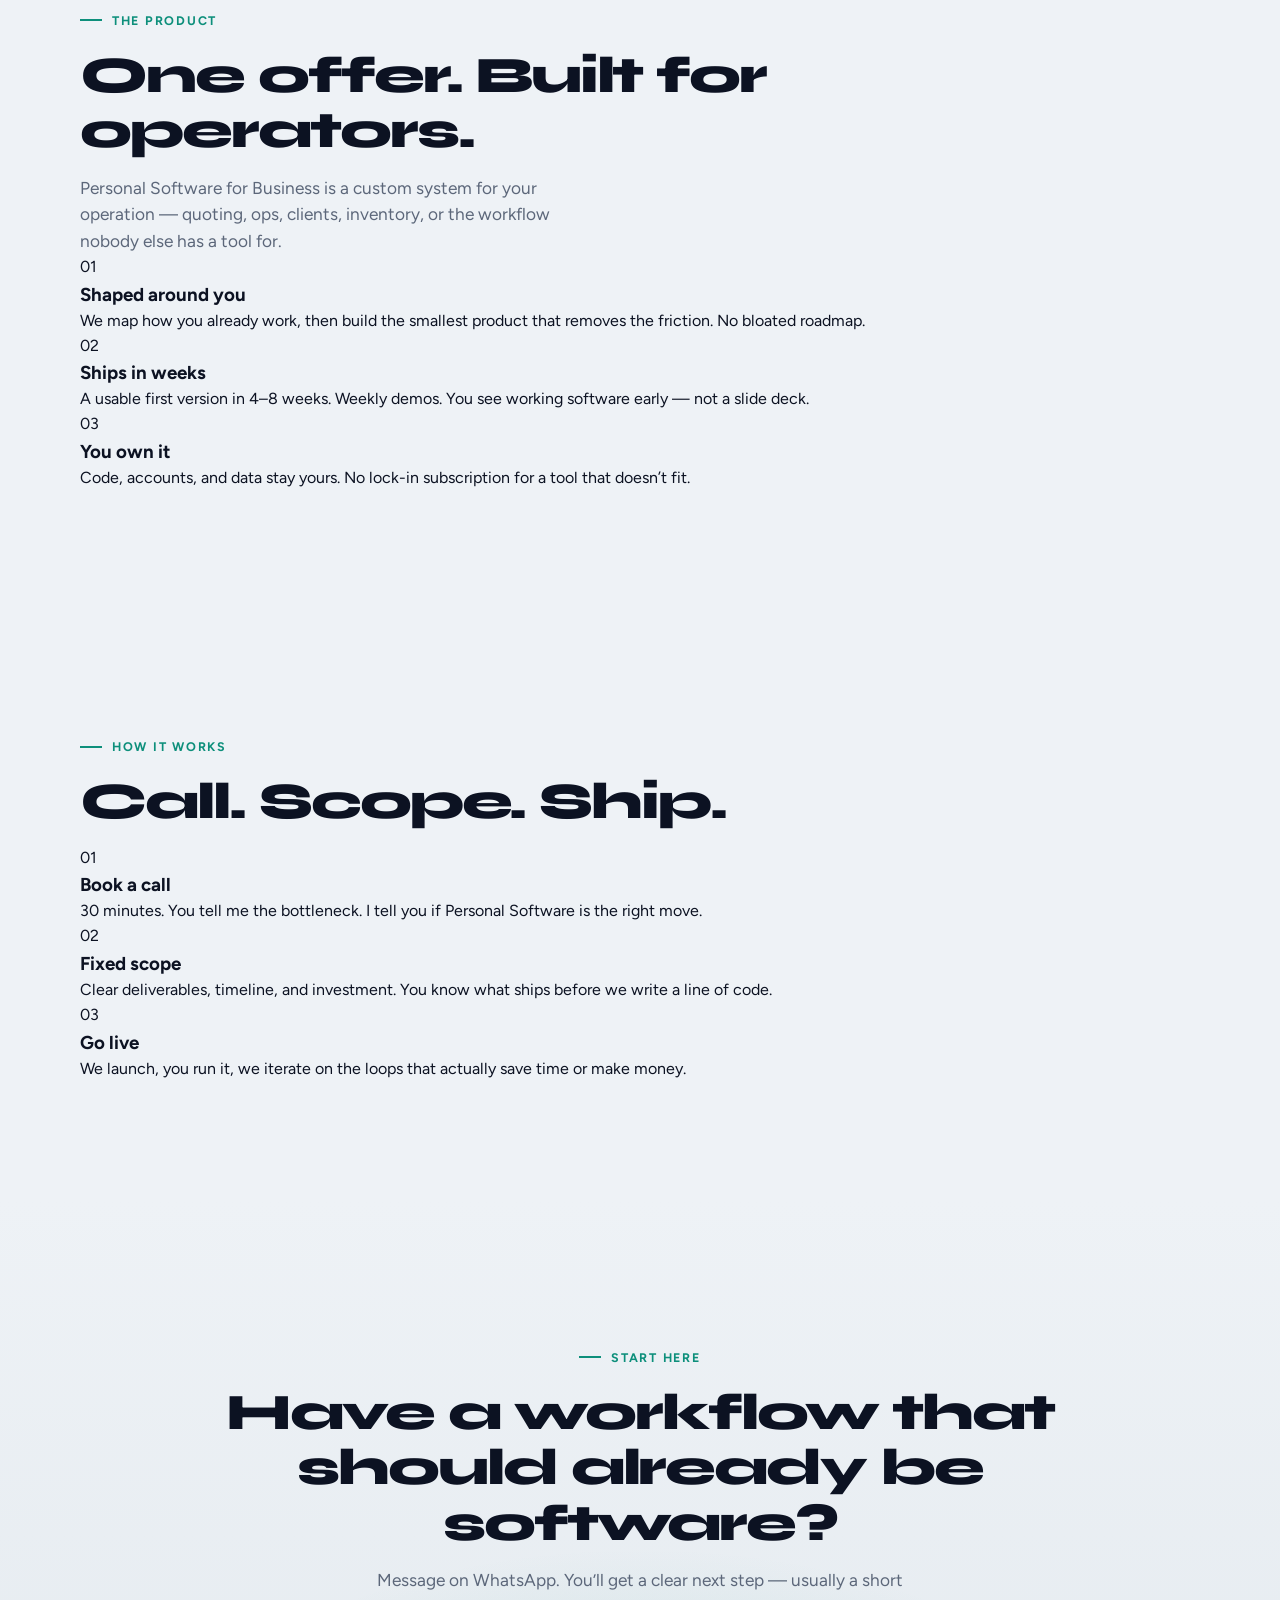
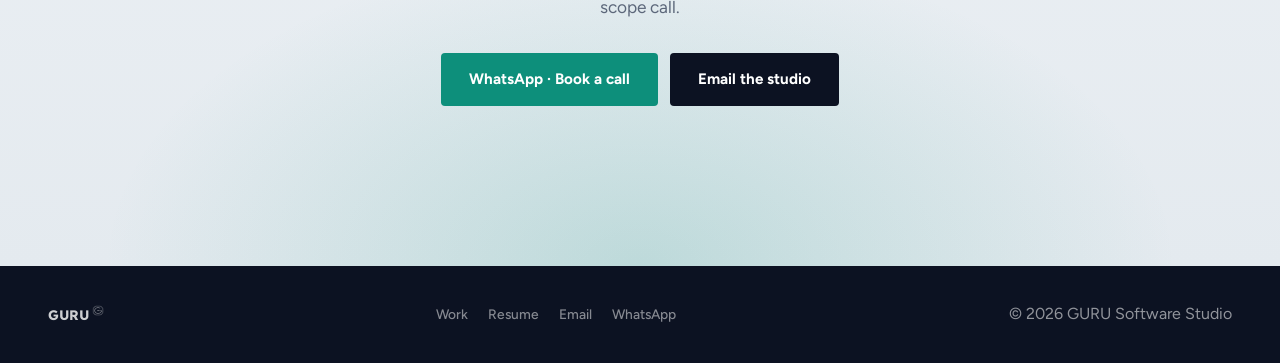
==== commit 0a7e0191: "Use the official GURU logo for favicon and site marks Replace generated mark assets with the provide" ====
--- a/index.html
+++ b/index.html
@@ -3,48 +3,56 @@
 <head>
   <meta charset="UTF-8">
   <meta name="viewport" content="width=device-width, initial-scale=1.0">
-  <title>GURU — Software Studio that ships and converts</title>
-  <meta name="description" content="GURU builds AI products, MVPs, and custom software for founders and operators who need results fast. Book a project call today.">
-  <meta property="og:title" content="GURU — Software Studio that ships and converts">
-  <meta property="og:description" content="AI agents, SaaS MVPs, and custom digital products — designed to win customers and grow revenue.">
-  <meta property="og:url" content="https://guilebaldo.com">
-  <link rel="canonical" href="https://guilebaldo.com/">
-  <link rel="alternate" hreflang="en" href="https://guilebaldo.com/">
-  <link rel="alternate" hreflang="es-MX" href="https://guilebaldo.com/es/">
-  <link rel="alternate" hreflang="x-default" href="https://guilebaldo.com/">
+  <title>GURU Software Studio — Personal Software for Business</title>
+  <meta name="description" content="GURU Software Studio builds Personal Software for Business — custom tools shaped around how your company actually works. Book a call.">
+  <meta property="og:title" content="GURU Software Studio — Personal Software for Business">
+  <meta property="og:description" content="Custom software for your operation. Fast to ship. Yours to keep. Book a call.">
+  <meta property="og:url" content="https://gurusoftware.studio">
+  <link rel="canonical" href="https://gurusoftware.studio/">
+  <link rel="alternate" hreflang="en" href="https://gurusoftware.studio/">
+  <link rel="alternate" hreflang="es-MX" href="https://gurusoftware.studio/es/">
+  <link rel="alternate" hreflang="x-default" href="https://gurusoftware.studio/">
   <link rel="preconnect" href="https://fonts.googleapis.com">
   <link rel="preconnect" href="https://fonts.gstatic.com" crossorigin>
   <link href="https://fonts.googleapis.com/css2?family=Figtree:wght@400;500;600;700&family=Lexend:wght@600;700;800&family=Syne:wght@700;800&display=swap" rel="stylesheet">
-    <link rel="icon" href="/favicon.ico" sizes="any">
-  <link rel="icon" href="/favicon.svg" type="image/svg+xml">
-  <link rel="apple-touch-icon" href="/assets/apple-touch-icon.png">
-  <link rel="stylesheet" href="/site.css?v=starter2">
+  <link rel="icon" href="/favicon.svg?v=mark3" type="image/svg+xml">
+  <link rel="icon" href="/assets/favicon-32.png?v=mark3" type="image/png" sizes="32x32">
+  <link rel="icon" href="/assets/favicon-48.png?v=mark3" type="image/png" sizes="48x48">
+  <link rel="icon" href="/favicon.ico?v=mark3" sizes="any">
+  <link rel="apple-touch-icon" href="/assets/apple-touch-icon.png?v=mark3">
+  <link rel="stylesheet" href="/site.css?v=studio3">
   <script>
     (function () {
       try {
         var key = "guru-theme";
         var stored = localStorage.getItem(key);
         var pref = stored === "light" || stored === "dark" || stored === "system" ? stored : "system";
+        var order = ["system", "light", "dark"];
+        var next = order[(order.indexOf(pref) + 1) % order.length];
         var dark = pref === "dark" || (pref !== "light" && window.matchMedia("(prefers-color-scheme: dark)").matches);
         document.documentElement.setAttribute("data-theme", dark ? "dark" : "light");
         document.documentElement.setAttribute("data-theme-pref", pref);
+        document.documentElement.setAttribute("data-theme-next", next);
       } catch (e) {}
     })();
   </script>
-
 </head>
-<body>
+<body class="page-home">
 
   <header class="site-nav">
-    <a class="nav-brand" href="/"><span class="brand-lockup"><span class="brand-name">GURU</span><img class="brand-mark" src="/assets/guru-mark.svg" alt="" width="18" height="18"></span><span class="brand-sub">Software Studio</span></a>
-    <button class="nav-toggle" aria-label="Open menu" id="navToggle"><span></span></button>
-    <nav class="nav-links" id="navLinks">
-      <a href="#services">Services</a>
-      <a href="#work">Work</a>
-      <a href="#process">Process</a>
-      <a href="/portafolio/">Portfolio</a>
+    <a class="nav-brand" href="/">
+      <span class="brand-lockup"><span class="brand-name">GURU</span><img class="brand-mark" src="/assets/guru-mark.svg?v=mark3" alt="" width="18" height="18"></span>
+      <span class="brand-sub">Software Studio</span>
+    </a>
+    <div class="nav-tray">
+      <nav class="nav-links" id="navLinks">
+      <a href="#product" class="is-active">Product</a>
+      <a href="/portafolio/">Work</a>
       <a href="/resume/">Resume</a>
-      <button class="theme-toggle" type="button" data-pref="system" aria-label="Theme: system (follows day/night). Click for light." title="Theme: system (follows day/night). Click for light.">
+      <a class="nav-cta" href="https://wa.me/522225772475?text=Hi%20GURU%20—%20I%20want%20Personal%20Software%20for%20Business" target="_blank" rel="noopener">Book a call</a>
+      </nav>
+      <div class="nav-controls">
+      <button class="theme-toggle" type="button" data-pref="system" data-next="light" aria-label="Switch to light theme" title="Switch to light theme">
         <svg class="icon-system" viewBox="0 0 24 24" fill="none" stroke="currentColor" stroke-width="2" stroke-linecap="round" stroke-linejoin="round" aria-hidden="true"><circle cx="12" cy="12" r="9"/><path d="M12 3v18" /><path d="M12 3a9 9 0 0 0 0 18z" fill="currentColor" stroke="none"/></svg>
         <svg class="icon-light" viewBox="0 0 24 24" fill="none" stroke="currentColor" stroke-width="2" stroke-linecap="round" stroke-linejoin="round" aria-hidden="true"><circle cx="12" cy="12" r="4"/><path d="M12 2v2M12 20v2M4.9 4.9l1.4 1.4M17.7 17.7l1.4 1.4M2 12h2M20 12h2M4.9 19.1l1.4-1.4M17.7 6.3l1.4-1.4"/></svg>
         <svg class="icon-dark" viewBox="0 0 24 24" fill="none" stroke="currentColor" stroke-width="2" stroke-linecap="round" stroke-linejoin="round" aria-hidden="true"><path d="M21 14.5A8.5 8.5 0 1 1 9.5 3a7 7 0 0 0 11.5 11.5z"/></svg>
@@ -53,243 +61,101 @@
         <a href="/" class="is-active" hreflang="en" lang="en">EN</a>
         <a href="/es/" hreflang="es" lang="es">ES</a>
       </div>
-      <a class="nav-cta" href="#start">Start a project</a>
-    </nav>
+        <button class="nav-toggle" type="button" aria-label="Open menu" aria-expanded="false" aria-controls="navLinks" data-label-open="Open menu" data-label-close="Close menu" id="navToggle"><span></span></button>
+      </div>
+    </div>
   </header>
 
   <main>
-    <section class="hero">
-      <div class="hero-visual" aria-hidden="true"></div>
-      <div class="hero-inner">
-        <h1 class="hero-brand"><span class="brand-lockup">GURU<img class="brand-mark" src="/assets/guru-mark.svg" alt="" width="48" height="48"></span></h1>
-        <p class="hero-studio">Software Studio</p>
-        <p class="hero-headline">Software products that win customers — not just demos that impress investors.</p>
-        <p class="hero-sub">
-          We design, build, and ship AI-powered web products, SaaS MVPs, and digital platforms for founders and operators who need measurable growth.
-        </p>
-        <div class="hero-actions">
-          <a class="btn btn-primary" href="https://wa.me/522222554936?text=Hi%20GURU%20—%20I%20want%20to%20start%20a%20software%20project" target="_blank" rel="noopener">Book a project call</a>
-          <a class="btn btn-ghost" href="/portafolio/">See selected work</a>
+    <section class="studio-hero">
+      <div class="studio-hero-mark" aria-hidden="true">
+        <img src="/assets/guru-mark.svg?v=mark3" alt="">
+      </div>
+      <div class="wrap studio-hero-inner">
+        <p class="studio-kicker reveal">GURU Software Studio</p>
+        <h1 class="studio-title reveal">Personal Software<br>for Business</h1>
+        <p class="studio-lead reveal">Custom software built around how your company actually works — not another generic SaaS. Fast to ship. Yours to keep.</p>
+        <div class="studio-actions reveal">
+          <a class="btn btn-primary btn-lg" href="https://wa.me/522225772475?text=Hi%20GURU%20—%20I%20want%20Personal%20Software%20for%20Business" target="_blank" rel="noopener">Book a call on WhatsApp</a>
+          <a class="btn btn-ghost" href="/portafolio/">See the work</a>
         </div>
-        <div class="hero-proof">
-          <div class="proof-item"><strong>10+</strong><span>Years shipping products</span></div>
-          <div class="proof-item"><strong>2×</strong><span>Revenue outcomes delivered</span></div>
-          <div class="proof-item"><strong>4–8</strong><span>Weeks to first usable MVP</span></div>
-          <div class="proof-item"><strong>IBM</strong><span>AI Product certified</span></div>
-        </div>
+        <p class="studio-note reveal">Typical reply under 24 hours · Puebla · Remote worldwide</p>
       </div>
     </section>
 
-    <div class="marquee" aria-hidden="true">
-      <div class="marquee-track">
-        <span>AI Agents</span><span class="dot">◆</span>
-        <span>SaaS MVPs</span><span class="dot">◆</span>
-        <span>Workflow Automation</span><span class="dot">◆</span>
-        <span>Custom Web Apps</span><span class="dot">◆</span>
-        <span>Tourism Platforms</span><span class="dot">◆</span>
-        <span>Product Strategy</span><span class="dot">◆</span>
-        <span>Conversion-first UX</span><span class="dot">◆</span>
-        <span>API Integrations</span><span class="dot">◆</span>
-        <span>AI Agents</span><span class="dot">◆</span>
-        <span>SaaS MVPs</span><span class="dot">◆</span>
-        <span>Workflow Automation</span><span class="dot">◆</span>
-        <span>Custom Web Apps</span><span class="dot">◆</span>
-        <span>Tourism Platforms</span><span class="dot">◆</span>
-        <span>Product Strategy</span><span class="dot">◆</span>
-        <span>Conversion-first UX</span><span class="dot">◆</span>
-        <span>API Integrations</span><span class="dot">◆</span>
-      </div>
-    </div>
-
-    <section class="section" id="services">
+    <section class="section studio-product" id="product">
       <div class="wrap">
-        <div class="eyebrow reveal">What we build</div>
-        <h2 class="section-title reveal">High-demand products. Clear commercial outcomes.</h2>
-        <p class="section-lead reveal">We focus on the software buyers are paying for right now — AI automation, fast MVPs, and platforms that turn traffic into revenue.</p>
-
-        <div class="services-grid reveal">
-          <article class="service">
-            <div class="service-num">01</div>
-            <h3>AI Agents &amp; Workflow Automation</h3>
-            <p>Autonomous agents and AI workflows that handle support, sales ops, research, and internal processes — so your team ships more with less overhead.</p>
-            <div class="service-tags">
-              <span>AI agents</span>
-              <span>RAG</span>
-              <span>Ops automation</span>
-            </div>
+        <div class="eyebrow reveal">The product</div>
+        <h2 class="section-title reveal">One offer. Built for operators.</h2>
+        <p class="section-lead reveal">Personal Software for Business is a custom system for your operation — quoting, ops, clients, inventory, or the workflow nobody else has a tool for.</p>
+        <div class="studio-grid">
+          <article class="studio-card reveal">
+            <div class="studio-num">01</div>
+            <h3>Shaped around you</h3>
+            <p>We map how you already work, then build the smallest product that removes the friction. No bloated roadmap.</p>
           </article>
-          <article class="service">
-            <div class="service-num">02</div>
-            <h3>SaaS &amp; MVP Launch</h3>
-            <p>From idea to paying users in weeks. We scope the smallest product that validates demand, then iterate toward product-market fit.</p>
-            <div class="service-tags">
-              <span>MVP in 4–8 weeks</span>
-              <span>Next.js</span>
-              <span>Subscriptions</span>
-            </div>
+          <article class="studio-card reveal">
+            <div class="studio-num">02</div>
+            <h3>Ships in weeks</h3>
+            <p>A usable first version in 4–8 weeks. Weekly demos. You see working software early — not a slide deck.</p>
           </article>
-          <article class="service">
-            <div class="service-num">03</div>
-            <h3>Conversion-focused Web Products</h3>
-            <p>Marketing sites, booking funnels, and product surfaces engineered to convert — clear offers, proof, and CTAs that move buyers to action. Need a first page only? <a href="#packages">Starter Landing</a> is $1,500 MXN.</p>
-            <div class="service-tags">
-              <span>Landing systems</span>
-              <span>CRO</span>
-              <span>Lead gen</span>
-            </div>
-          </article>
-          <article class="service">
-            <div class="service-num">04</div>
-            <h3>Custom Platforms &amp; Integrations</h3>
-            <p>Marketplaces, dashboards, POS-connected tools, and API-first systems that connect the tools your business already runs on.</p>
-            <div class="service-tags">
-              <span>Dashboards</span>
-              <span>APIs</span>
-              <span>Internal tools</span>
-            </div>
+          <article class="studio-card reveal">
+            <div class="studio-num">03</div>
+            <h3>You own it</h3>
+            <p>Code, accounts, and data stay yours. No lock-in subscription for a tool that doesn’t fit.</p>
           </article>
         </div>
       </div>
     </section>
 
-    <section class="section" id="work" style="padding-top:0">
+    <section class="section studio-steps">
       <div class="wrap">
-        <div class="eyebrow reveal">Selected work</div>
-        <h2 class="section-title reveal">Products in market. Results you can click.</h2>
-        <p class="section-lead reveal">Live platforms for tourism and service businesses — built end-to-end from strategy to launch.</p>
-
-        <div class="work-list">
-          <a class="work-row reveal" href="/portafolio/#barriando">
-            <div>
-              <h3>Barriando</h3>
-              <p>Digital hub and tourism products for Puebla’s historic-center cluster — website, open museum (MAP), and engagement tools.</p>
-            </div>
-            <div class="work-meta">Tourism platform · Live</div>
-            <div class="work-arrow" aria-hidden="true">→</div>
-          </a>
-          <a class="work-row reveal" href="/portafolio/#soil-force">
-            <div>
-              <h3>Soil Force</h3>
-              <p>Conversion-led marketing site and product exploration for organic lawn care in San Antonio — estimates, trust, and service booking.</p>
-            </div>
-            <div class="work-meta">Local services · Live</div>
-            <div class="work-arrow" aria-hidden="true">→</div>
-          </a>
-        </div>
-
-        <p style="margin-top:28px" class="reveal">
-          <a class="btn btn-ghost" href="/portafolio/">View full portfolio</a>
-        </p>
-      </div>
-    </section>
-
-    <section class="section offer" id="process">
-      <div class="wrap">
-        <div class="eyebrow reveal">How engagement works</div>
-        <h2 class="section-title reveal">A process built to close risk — then ship.</h2>
-        <p class="section-lead reveal">No endless discovery. We align on outcomes, build the smallest valuable release, and measure what converts.</p>
-
-        <div class="process-grid">
-          <div class="process-step reveal">
-            <div class="n">01</div>
-            <h3>Scope call</h3>
-            <p>30–45 minutes. We clarify the goal, users, constraints, and what “done” means commercially.</p>
+        <div class="eyebrow reveal">How it works</div>
+        <h2 class="section-title reveal">Call. Scope. Ship.</h2>
+        <div class="studio-process">
+          <div class="studio-step reveal">
+            <div class="studio-num">01</div>
+            <h3>Book a call</h3>
+            <p>30 minutes. You tell me the bottleneck. I tell you if Personal Software is the right move.</p>
           </div>
-          <div class="process-step reveal">
-            <div class="n">02</div>
-            <h3>Fixed proposal</h3>
+          <div class="studio-step reveal">
+            <div class="studio-num">02</div>
+            <h3>Fixed scope</h3>
             <p>Clear deliverables, timeline, and investment. You know what ships before we write a line of code.</p>
           </div>
-          <div class="process-step reveal">
-            <div class="n">03</div>
-            <h3>Build in public sprints</h3>
-            <p>Weekly demos. Working software early. Adjustments based on real feedback, not slide decks.</p>
-          </div>
-          <div class="process-step reveal">
-            <div class="n">04</div>
-            <h3>Launch &amp; iterate</h3>
-            <p>Go live, instrument conversion, and keep improving the loops that drive revenue.</p>
+          <div class="studio-step reveal">
+            <div class="studio-num">03</div>
+            <h3>Go live</h3>
+            <p>We launch, you run it, we iterate on the loops that actually save time or make money.</p>
           </div>
         </div>
       </div>
     </section>
 
-    <section class="section" id="packages" style="padding-bottom:0">
-      <div class="wrap">
-        <div class="eyebrow reveal">Popular engagements</div>
-        <h2 class="section-title reveal">Packages teams book most often.</h2>
-        <div class="offer-grid">
-          <div class="offer-item reveal">
-            <h3>Sprint MVP</h3>
-            <p>A focused 4–8 week build to validate an idea with real users — auth, core flow, payments or leads, and analytics.</p>
-          </div>
-          <div class="offer-item reveal">
-            <h3>AI Ops Agent</h3>
-            <p>An agent or automation stack for support, quoting, research, or internal ops — connected to your existing tools.</p>
-          </div>
-          <div class="offer-item reveal">
-            <h3>Growth Site System</h3>
-            <p>High-converting marketing site + lead capture + CRM/WhatsApp handoff. Built to turn attention into booked calls.</p>
-          </div>
-          <div class="offer-item reveal">
-            <h3>Starter Landing</h3>
-            <p class="offer-price">$1,500 <span>MXN</span></p>
-            <p>One conversion page, live in about five days. Five blocks — hero, offer, proof, WhatsApp button, footer — using your logo, photos, and copy. One round of revisions.</p>
-            <p>Domain and hosting are quoted extra, based on the domain you want. Extra pages, SEO, or a full site are a later engagement.</p>
-            <div class="offer-cta">
-              <a href="https://wa.me/522222554936?text=Hi%20GURU%20—%20I%20want%20the%20Starter%20Landing" target="_blank" rel="noopener">WhatsApp · Book a call</a>
-              <a href="mailto:guilebaldoruiz@gmail.com?subject=Starter%20Landing%20inquiry%20—%20GURU">Email the studio</a>
-            </div>
-          </div>
+    <section class="cta-band studio-cta" id="start">
+      <div class="wrap reveal">
+        <div class="eyebrow" style="justify-content:center">Start here</div>
+        <h2 class="section-title">Have a workflow that should already be software?</h2>
+        <p class="section-lead">Message on WhatsApp. You’ll get a clear next step — usually a short scope call.</p>
+        <div class="cta-actions">
+          <a class="btn btn-primary btn-lg" href="https://wa.me/522225772475?text=Hi%20GURU%20—%20I%20want%20Personal%20Software%20for%20Business" target="_blank" rel="noopener">WhatsApp · Book a call</a>
+          <a class="btn btn-dark" href="mailto:hello@gurusoftware.studio?subject=Personal%20Software%20for%20Business%20—%20GURU">Email the studio</a>
         </div>
-      </div>
-    </section>
-
-    <section class="section cred">
-      <div class="wrap cred-inner">
-        <div class="reveal">
-          <div class="eyebrow">Why GURU</div>
-          <h2 class="section-title">Founder-led engineering with product ownership baked in.</h2>
-          <p class="section-lead">At GURU you work directly with an operator who has scaled businesses, shipped e-commerce to Platinum, and built tourism tech in production — not a handoff across three account managers.</p>
-          <p style="margin-top:28px">
-            <a class="btn btn-light" href="/resume/">Read the founder resume</a>
-          </p>
-        </div>
-        <ul class="cred-points reveal">
-          <li>End-to-end ownership: strategy, UX, engineering, and launch.</li>
-          <li>IBM AI Product Management certified — AI features designed for outcomes, not novelty.</li>
-          <li>Bilingual delivery (English / Spanish) for US and LatAm teams.</li>
-          <li>Bias to shipping: working software every week, commercial metrics from day one.</li>
-        </ul>
-      </div>
-    </section>
-
-    <section class="cta-band" id="start">
-      <div class="wrap reveal">
-        <div class="eyebrow" style="justify-content:center">Start a project</div>
-        <h2 class="section-title">Have a product to ship? Let’s map the fastest path to revenue.</h2>
-        <p class="section-lead">Message on WhatsApp or email. You’ll get a clear next step within one business day — usually a short scope call.</p>
-        <div class="cta-actions">
-          <a class="btn btn-primary" href="https://wa.me/522222554936?text=Hi%20GURU%20—%20I%20want%20to%20start%20a%20software%20project" target="_blank" rel="noopener">WhatsApp · Book a call</a>
-          <a class="btn btn-dark" href="mailto:guilebaldoruiz@gmail.com?subject=Project%20inquiry%20—%20GURU">Email the studio</a>
-        </div>
-        <p class="cta-note">Typical response under 24 hours · Puebla, Mexico · Remote worldwide</p>
       </div>
     </section>
   </main>
 
   <footer class="site-footer">
-    <a class="brand" href="/">GURU<img class="brand-mark" src="/assets/guru-mark.svg" alt="" width="16" height="16"></a>
+    <a class="brand" href="/">GURU<img class="brand-mark" src="/assets/guru-mark.svg?v=mark3" alt="" width="16" height="16"></a>
     <nav>
-      <a href="/portafolio/">Portfolio</a>
+      <a href="/portafolio/">Work</a>
       <a href="/resume/">Resume</a>
-      <a href="mailto:guilebaldoruiz@gmail.com">Email</a>
-      <a href="https://wa.me/522222554936" target="_blank" rel="noopener">WhatsApp</a>
-      <a href="https://www.linkedin.com/in/guilebaldoruiz/" target="_blank" rel="noopener">LinkedIn</a>
+      <a href="mailto:hello@gurusoftware.studio">Email</a>
+      <a href="https://wa.me/522225772475" target="_blank" rel="noopener">WhatsApp</a>
     </nav>
-    <span>© <span id="y"></span> GURU · Software Studio</span>
+    <span>© <span id="y"></span> GURU Software Studio</span>
   </footer>
 
-  <script src="/site.js"></script>
+  <script src="/site.js?v=studio3"></script>
 </body>
 </html>
--- a/site.css
+++ b/site.css
@@ -840,6 +840,7 @@
   font-weight: 700;
   color: var(--accent);
   text-decoration: none;
+  white-space: nowrap;
 }
 
 .offer-cta a:hover { text-decoration: underline; }
@@ -1496,10 +1497,23 @@
 
 .edu-card a:hover { text-decoration: underline; }
 
+.badges-block {
+  margin-top: 56px;
+}
+
+.credly-badges {
+  display: flex;
+  flex-wrap: wrap;
+  justify-content: center;
+  gap: 20px 16px;
+  margin-top: 28px;
+}
+
 .credly-badge {
-  margin-top: 16px;
   display: flex;
   justify-content: center;
+  width: 150px;
+  min-height: 270px;
 }
 
 .contact-grid {
